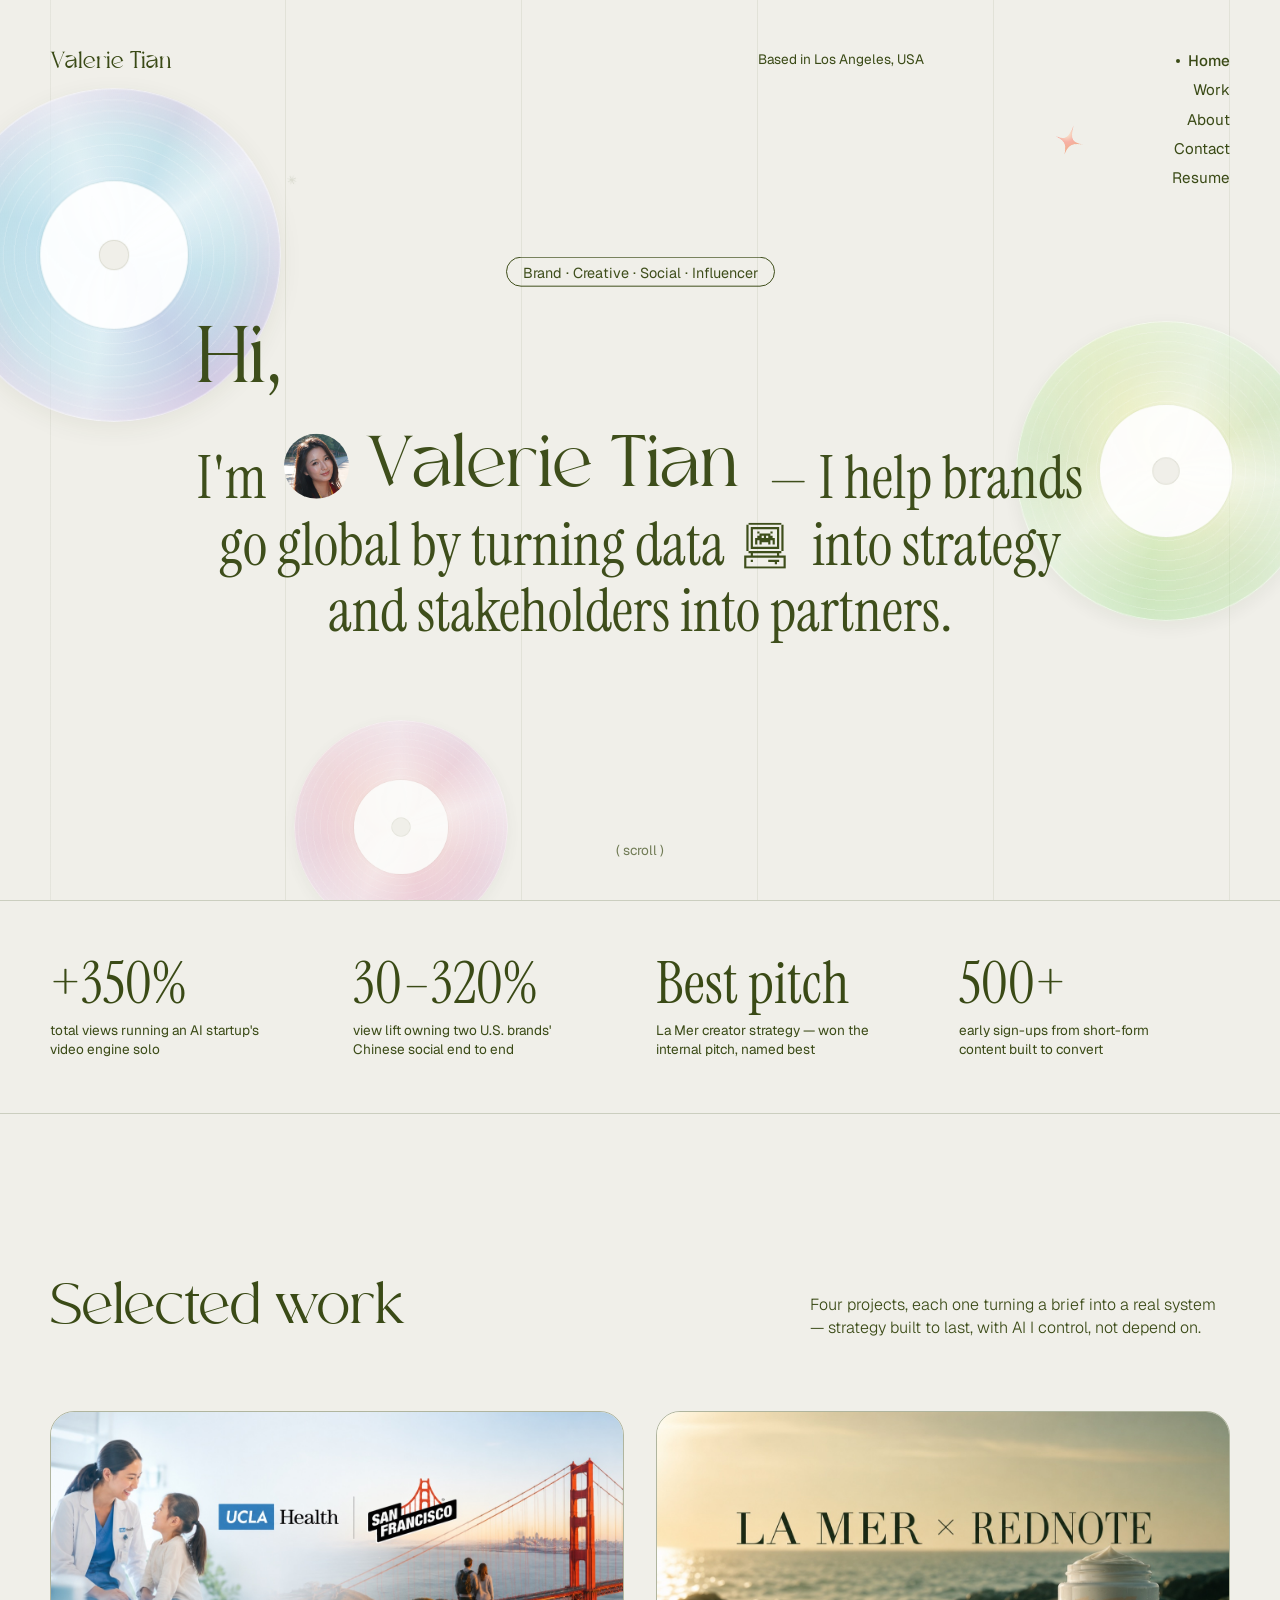
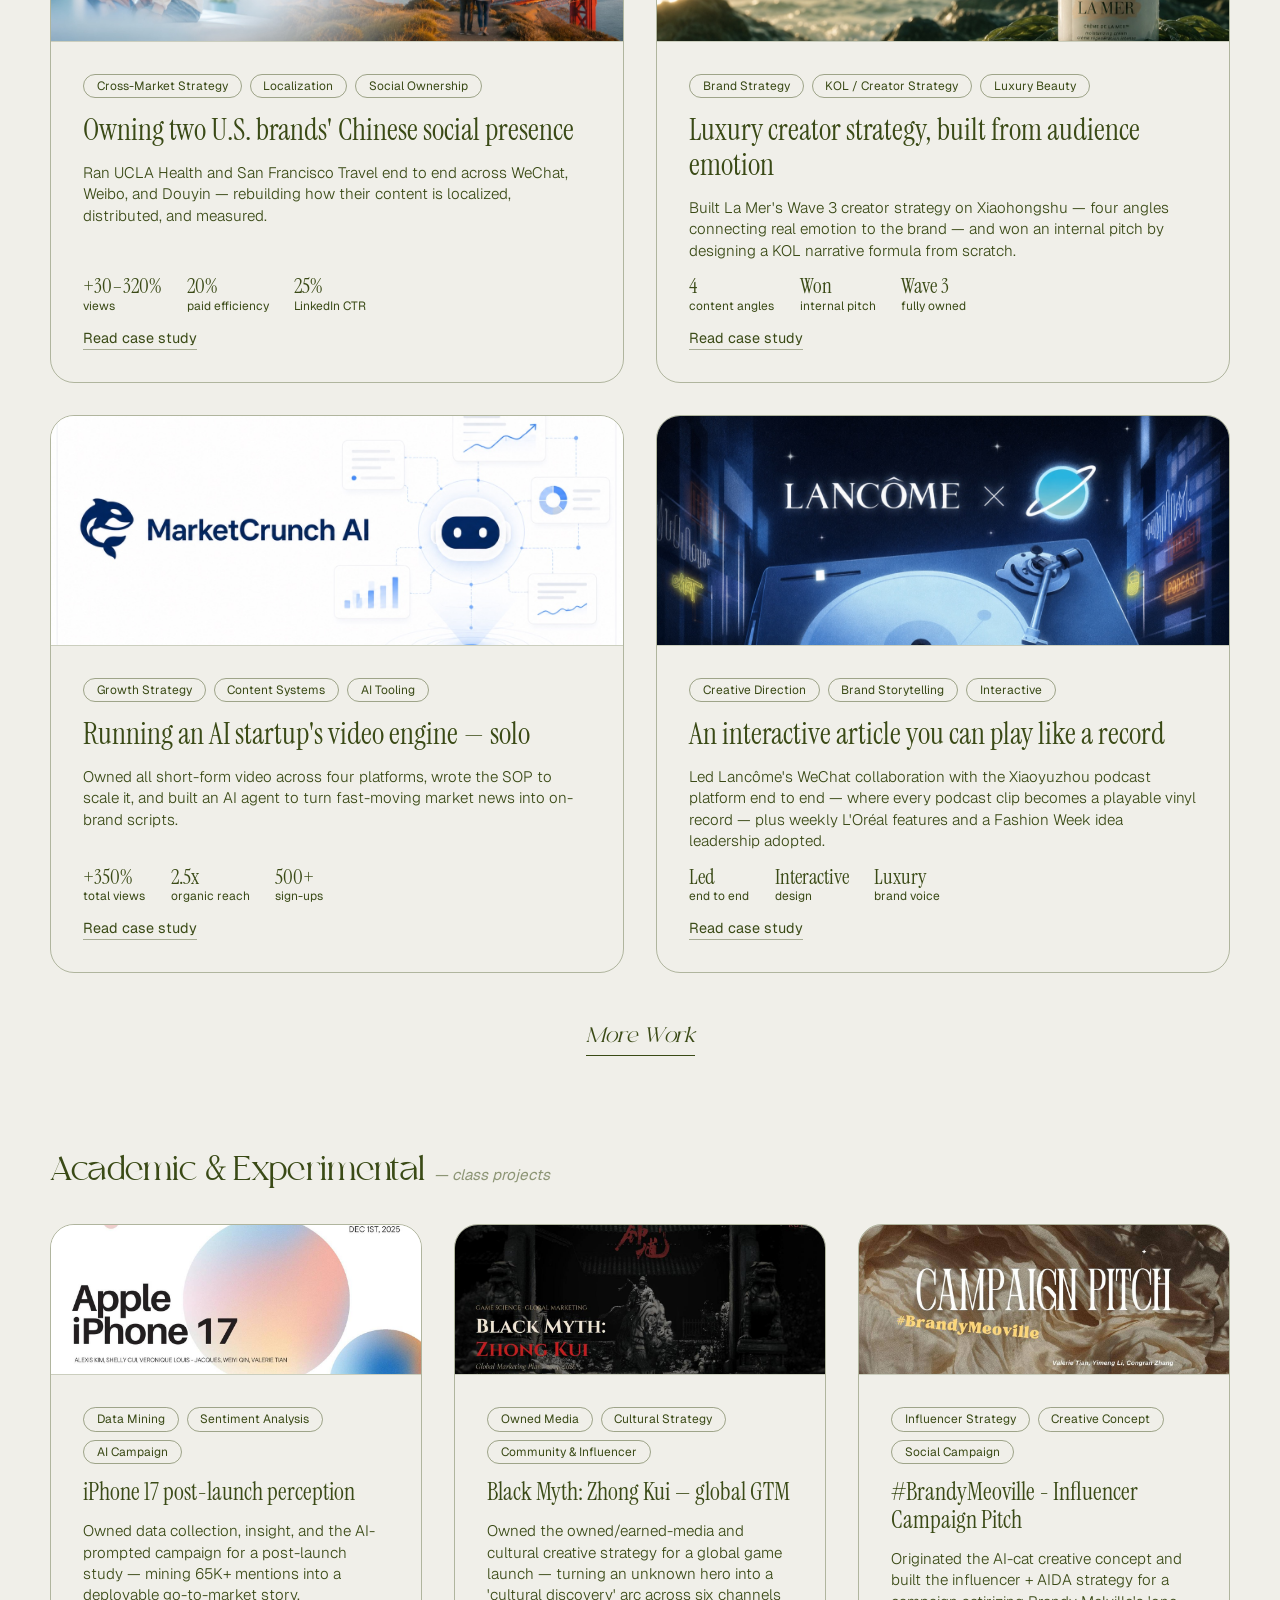
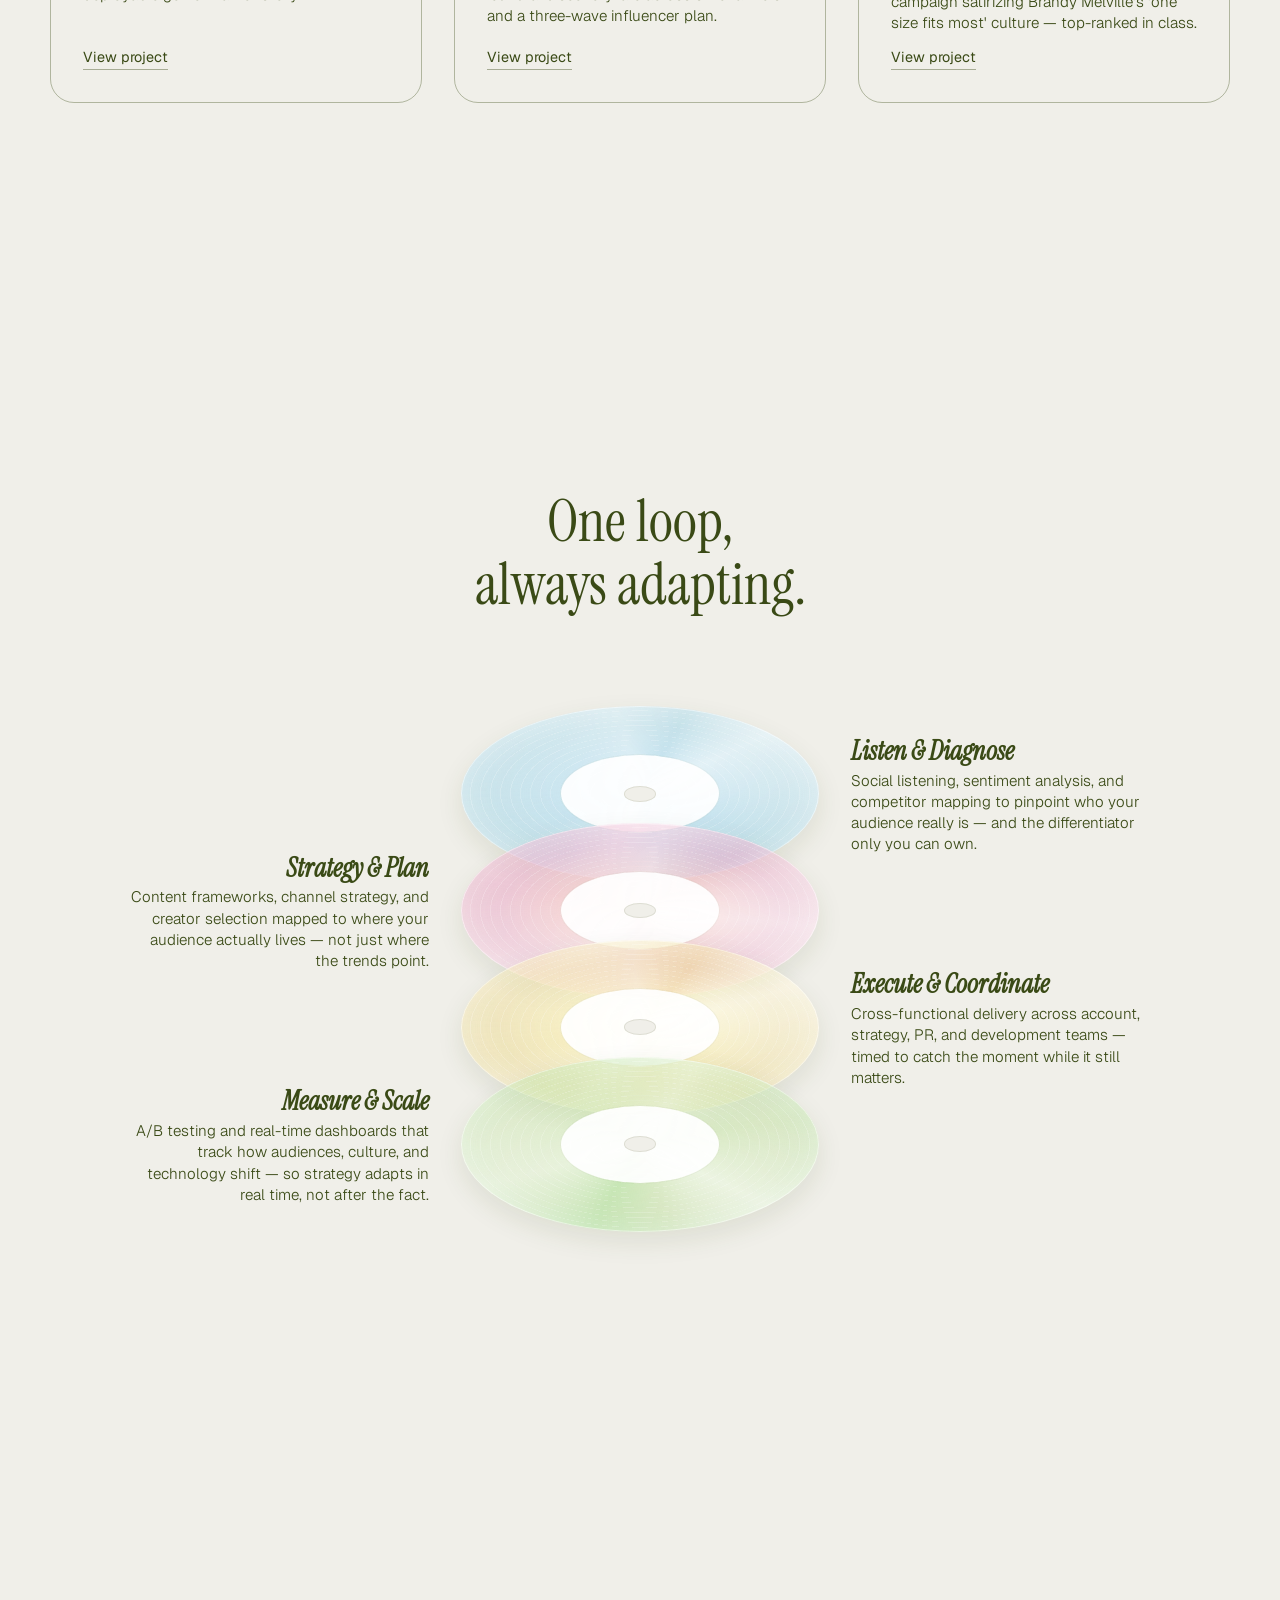
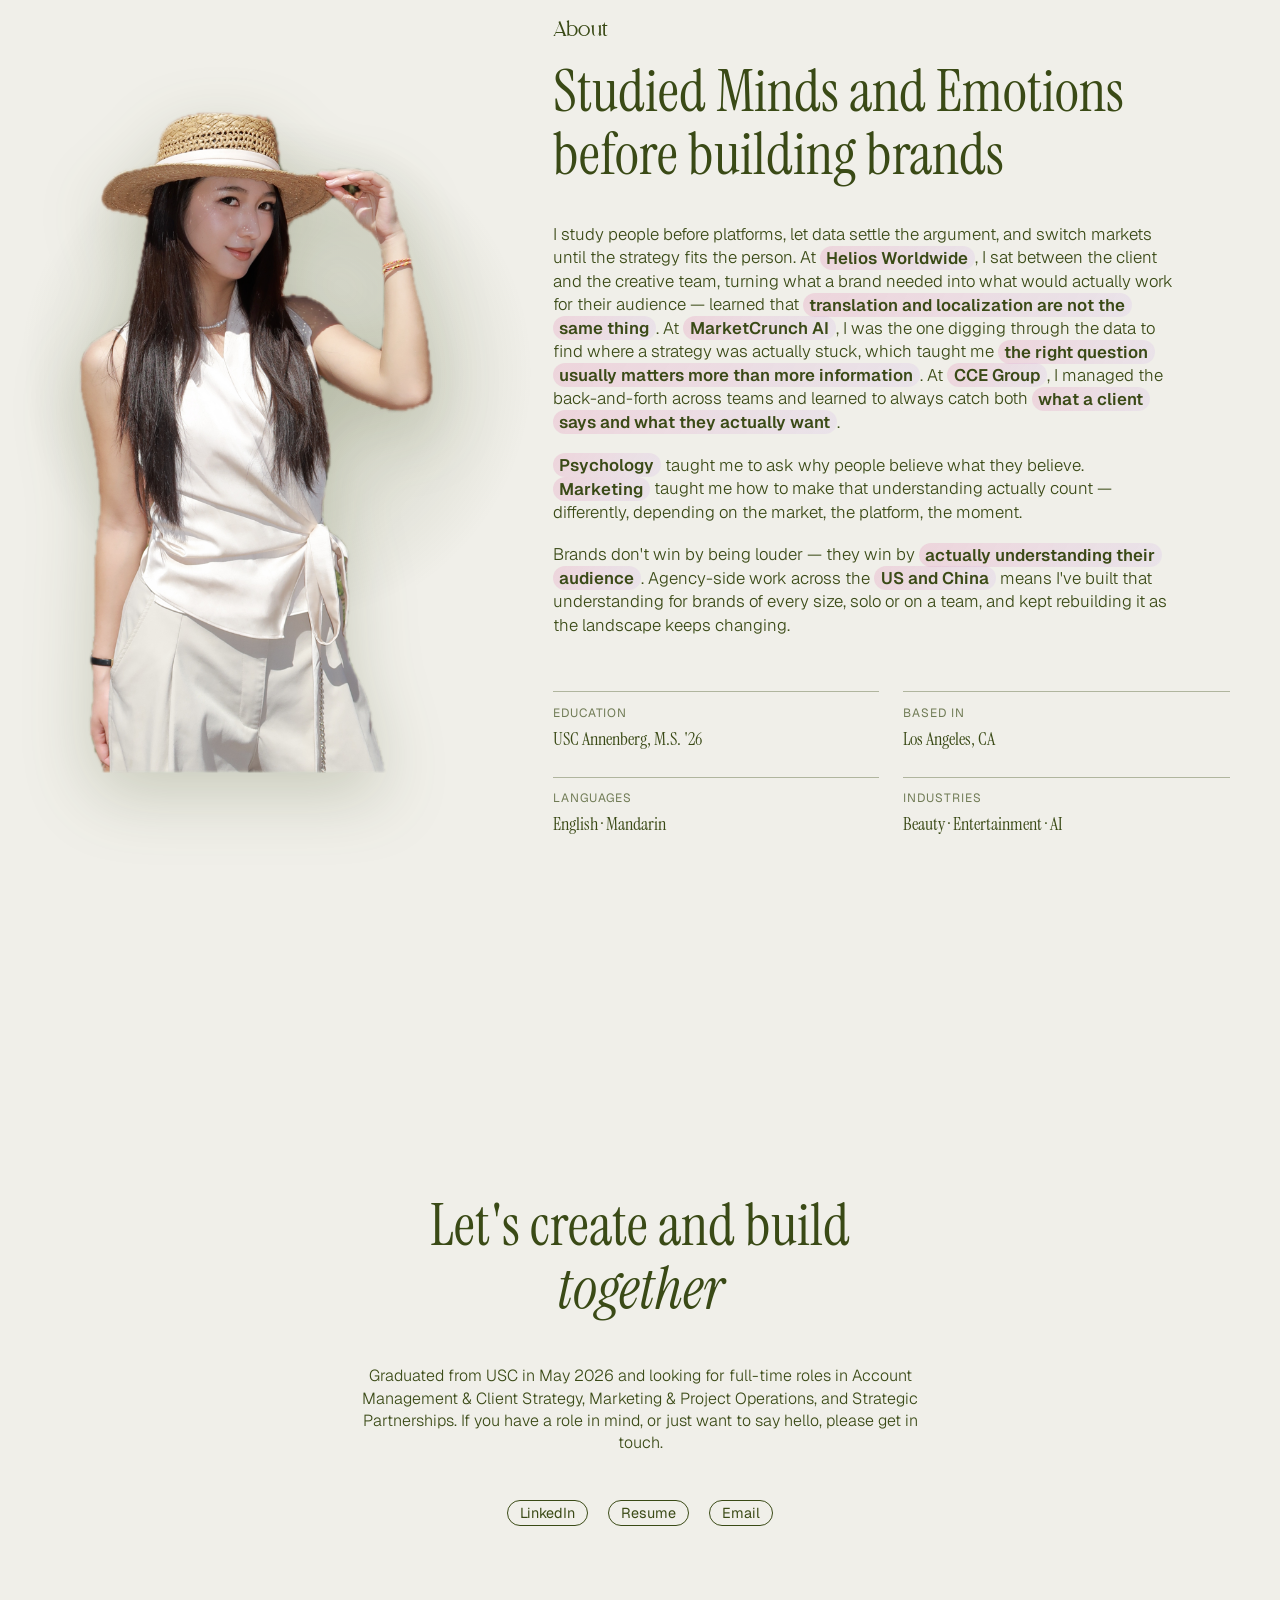
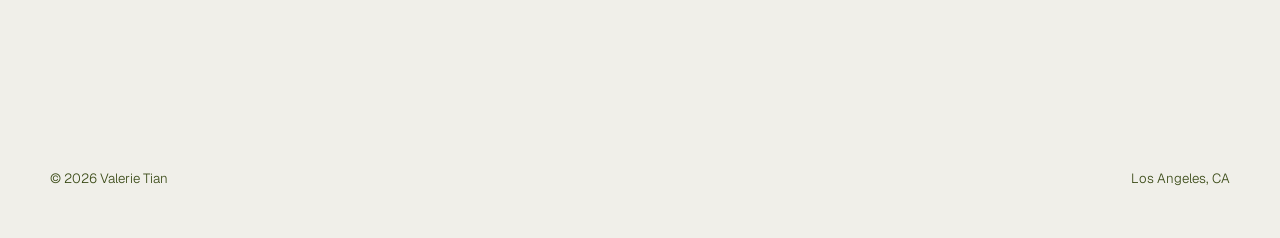
==== index.html @ 36de1c9e "first version" ====
<!DOCTYPE html>
<html lang="en">
<head>
  <meta charset="UTF-8">
  <meta name="viewport" content="width=device-width, initial-scale=1.0">
  <title>Valerie Tian | Growth & Creator Marketing</title>
  <meta name="description" content="Bilingual growth marketer turning data insights into creator strategies and content that grows. Based in Los Angeles.">
  <link rel="preconnect" href="https://fonts.googleapis.com">
  <link rel="preconnect" href="https://fonts.gstatic.com" crossorigin>
  <link href="https://fonts.googleapis.com/css2?family=Geist:wght@300;400;500;600&family=Instrument+Serif:ital@0;1&family=Cormorant+Garamond:wght@500;600&display=swap" rel="stylesheet">
  <link rel="stylesheet" href="css/style.css?v=9">
  <script>
    if ('scrollRestoration' in history) history.scrollRestoration = 'manual';
    window.scrollTo(0, 0);
    document.documentElement.classList.add('js');
  </script>
</head>
<body class="is-loading">

  <!-- ======= LOADER ======= -->
  <div class="loader" id="loader" aria-hidden="true">
    <div class="loader-inner">
      <div class="loader-name">
        Valerie Tian
        <span class="loader-name-fill" id="loader-fill" aria-hidden="true">Valerie Tian</span>
      </div>
      <div class="loader-text" id="loader-text">Growth &amp; Marketing Strategy</div>
    </div>
  </div>

  <!-- ======= HEADER ======= -->
  <header class="header">
    <div class="header-container">
      <a href="index.html" class="brand">Valerie <em>Tian</em></a>
      <nav class="navigation">
        <a href="index.html" class="nav-link nav-link--active">Home</a>
        <a href="#work" class="nav-link">Work</a>
        <a href="#about" class="nav-link">About</a>
        <a href="#contact" class="nav-link">Contact</a>
        <a href="assets/Valerie-Tian-Resume.pdf" class="nav-link" download>Resume</a>
      </nav>
    </div>
    <div class="header-center">
      <span class="header-location">Based in Los Angeles, USA</span>
    </div>
  </header>

  <main id="main-content">

    <!-- ======= HERO ======= -->
    <section class="hero" id="home">
      <div class="hero-background" id="hero-background">
        <div class="shape shape-circle-left" id="shape-circle-left">
          <div class="orb"></div>
          <span class="shape-label">Cross-market<br>growth</span>
        </div>
        <div class="shape shape-circle-right" id="shape-circle-right">
          <div class="orb"></div>
          <span class="shape-label">Data &amp;<br>Insights</span>
        </div>
        <div class="shape shape-circle-bottom" id="shape-circle-bottom">
          <div class="orb"></div>
          <span class="shape-label">Client<br>relationships</span>
        </div>
        <div class="shape shape-starburst" id="shape-starburst">
          <svg viewBox="0 0 200 200" xmlns="http://www.w3.org/2000/svg">
            <defs>
              <radialGradient id="starGrad" cx="35%" cy="30%">
                <stop offset="0%" stop-color="#fff9c4"/>
                <stop offset="60%" stop-color="#ff6b5a"/>
                <stop offset="100%" stop-color="#f46732"/>
              </radialGradient>
            </defs>
            <path d="M100 0 C104 55 111 76 124 89 C137 102 158 106 200 100 C158 108 137 115 124 128 C111 141 104 158 100 200 C96 158 89 141 76 128 C63 115 42 108 0 100 C42 106 63 102 76 89 C89 76 96 55 100 0 Z" fill="url(#starGrad)"/>
          </svg>
        </div>
        <div class="shape shape-astrix" id="shape-astrix">
          <svg viewBox="0 0 80 80" xmlns="http://www.w3.org/2000/svg">
            <g stroke="#3A4A16" stroke-width="7" stroke-linecap="round">
              <line x1="40" y1="6" x2="40" y2="74"/>
              <line x1="6" y1="40" x2="74" y2="40"/>
              <line x1="16" y1="16" x2="64" y2="64"/>
              <line x1="64" y1="16" x2="16" y2="64"/>
            </g>
          </svg>
        </div>
      </div>

      <div class="hero-content" id="hero-content">
        <div class="hero-tag">
          <span class="pill-button">Brand · Creative · Social · Influencer</span>
        </div>
        <h1 class="hero-headline">
          <span class="hero-hi">Hi,</span>
          I'm <a href="#about" class="hero-pill"><span class="hero-face" aria-hidden="true"></span><strong class="hero-name">Valerie Tian</strong></a> — I help brands<br>
          go global by turning data<a href="#work" class="hero-icon-pill" aria-label="See my work"><svg viewBox="0 0 32 32" xmlns="http://www.w3.org/2000/svg" aria-hidden="true"><g fill="currentColor"><path d="M30.475 22.86h-4.57v-1.53h1.52v-1.52H4.575v1.52H6.1v1.53H1.525V32h28.95Zm-22.86 -1.53h16.76v1.53H7.615Zm21.34 9.15H3.045v-6.1h25.91Z"/><path d="M27.425 1.52h1.53v18.29h-1.53Z"/><path d="m22.855 28.95 1.52 0 0 -1.52 1.53 0 0 -1.53 -7.62 0 0 1.53 4.57 0 0 1.52z"/><path d="M19.805 6.1h1.53v1.52h-1.53Z"/><path d="M10.665 6.1h1.52v1.52h-1.52Z"/><path d="M21.335 9.14h-1.53V7.62h-7.62v1.52h-1.52v1.53h-1.52v4.57h1.52v-3.05h1.52v3.05h1.53v-1.53h4.57v1.53h1.52v-3.05h1.53v3.05h1.52v-4.57h-1.52Zm-6.1 1.53h-1.52V9.14h1.52Zm3.05 0h-1.52V9.14h1.52Z"/><path d="M6.1 18.29h19.81V3.05H6.1ZM7.615 4.57h16.76v12.19H7.615Z"/><path d="M6.095 25.9h1.52v1.53h-1.52Z"/><path d="M4.575 0h22.85v1.52H4.575Z"/><path d="M3.045 1.52h1.53v18.29h-1.53Z"/></g></svg><span class="hero-icon-label">click</span></a> into strategy<br>
          and stakeholders into partners.
        </h1>
      </div>
      <span class="hero-scroll-hint">( scroll )</span>
    </section>

    <!-- ======= METRICS ======= -->
    <div class="metrics reveal">
      <div class="metrics-grid">
        <div class="metric">
          <div class="num">+350%</div>
          <div class="label">total views running an AI startup's video engine solo</div>
        </div>
        <div class="metric">
          <div class="num">30–320%</div>
          <div class="label">view lift owning two U.S. brands' Chinese social end to end</div>
        </div>
        <div class="metric">
          <div class="num">Best pitch</div>
          <div class="label">La Mer creator strategy — won the internal pitch, named best</div>
        </div>
        <div class="metric">
          <div class="num">500+</div>
          <div class="label">early sign-ups from short-form content built to convert</div>
        </div>
      </div>
    </div>

    <!-- ======= WORK ======= -->
    <section class="section" id="work">
      <div class="section-content">
        <div class="section-intro reveal">
          <h2>Selected <em>work</em></h2>
          <p>Four projects, each one turning a brief into a real system — strategy built to last, with AI I control, not depend on.</p>
        </div>

        <div class="work-grid" id="work-grid"></div>

        <div class="more-toggle-row reveal" id="more-toggle-row">
          <button class="more-toggle" id="more-toggle" type="button">More Work</button>
        </div>
        <div id="more-section" hidden>
          <div class="more-head">
            <h3>More work</h3>
            <span class="hint">← scroll →</span>
          </div>
          <div class="strip" id="work-strip"></div>
        </div>

        <div class="more-head reveal">
          <h3>Academic &amp; Experimental <span class="hint">— class projects</span></h3>
        </div>
        <div class="school-grid" id="school-grid"></div>
      </div>
    </section>

    <!-- ======= PROCESS ======= -->
    <section class="section process" id="process">
      <div class="section-content">
        <h2 class="process__headline reveal">One loop,<br>always adapting.</h2>
        <div class="process__disks">
          <div class="process__disk" data-disk="1">
            <div class="process__disk-graphic" aria-hidden="true"></div>
            <div class="process__disk-label">
              <h3 class="process__disk-label-headline">Listen &amp; Diagnose</h3>
              <p class="process__disk-label-text">Social listening, sentiment analysis, and competitor mapping to pinpoint who your audience really is — and the differentiator only you can own.</p>
            </div>
          </div>
          <div class="process__disk" data-disk="2">
            <div class="process__disk-graphic" aria-hidden="true"></div>
            <div class="process__disk-label">
              <h3 class="process__disk-label-headline">Strategy &amp; Plan</h3>
              <p class="process__disk-label-text">Content frameworks, channel strategy, and creator selection mapped to where your audience actually lives — not just where the trends point.</p>
            </div>
          </div>
          <div class="process__disk" data-disk="3">
            <div class="process__disk-graphic" aria-hidden="true"></div>
            <div class="process__disk-label">
              <h3 class="process__disk-label-headline">Execute &amp; Coordinate</h3>
              <p class="process__disk-label-text">Cross-functional delivery across account, strategy, PR, and development teams — timed to catch the moment while it still matters.</p>
            </div>
          </div>
          <div class="process__disk" data-disk="4">
            <div class="process__disk-graphic" aria-hidden="true"></div>
            <div class="process__disk-label">
              <h3 class="process__disk-label-headline">Measure &amp; Scale</h3>
              <p class="process__disk-label-text">A/B testing and real-time dashboards that track how audiences, culture, and technology shift — so strategy adapts in real time, not after the fact.</p>
            </div>
          </div>
        </div>
      </div>
    </section>

    <!-- ======= ABOUT ======= -->
    <section class="section" id="about">
      <div class="section-content">
        <div class="about-grid">
          <div class="about-photo reveal"><img src="assets/valerie-cutout2.png" alt="Valerie Tian"></div>
          <div class="about-text reveal">
            <div class="about-label">About</div>
            <h2>Studied Minds and Emotions before building brands</h2>
            <p>I study people before platforms, let data settle the argument, and switch markets until the strategy fits the person. At <span class="hl">Helios Worldwide</span>, I sat between the client and the creative team, turning what a brand needed into what would actually work for their audience — learned that <span class="hl">translation and localization are not the same thing</span>. At <span class="hl">MarketCrunch AI</span>, I was the one digging through the data to find where a strategy was actually stuck, which taught me <span class="hl">the right question usually matters more than more information</span>. At <span class="hl">CCE Group</span>, I managed the back-and-forth across teams and learned to always catch both <span class="hl">what a client says and what they actually want</span>.</p>
            <p><span class="hl">Psychology</span> taught me to ask why people believe what they believe. <span class="hl">Marketing</span> taught me how to make that understanding actually count — differently, depending on the market, the platform, the moment.</p>
            <p>Brands don't win by being louder — they win by <span class="hl">actually understanding their audience</span>. Agency-side work across the <span class="hl">US and China</span> means I've built that understanding for brands of every size, solo or on a team, and kept rebuilding it as the landscape keeps changing.</p>
            <div class="about-facts">
              <div class="fact">
                <div class="fact-label">Education</div>
                <div class="fact-value">USC Annenberg, M.S. '26</div>
              </div>
              <div class="fact">
                <div class="fact-label">Based in</div>
                <div class="fact-value">Los Angeles, CA</div>
              </div>
              <div class="fact">
                <div class="fact-label">Languages</div>
                <div class="fact-value">English · Mandarin</div>
              </div>
              <div class="fact">
                <div class="fact-label">Industries</div>
                <div class="fact-value">Beauty · Entertainment · AI</div>
              </div>
            </div>
          </div>
        </div>
      </div>
    </section>

    <!-- ======= CONTACT ======= -->
    <section class="section" id="contact">
      <div class="section-content reveal">
        <h2>Let's create and build <em>together</em></h2>
        <p>Graduated from USC in May 2026 and looking for full-time roles in Account Management &amp; Client Strategy, Marketing &amp; Project Operations, and Strategic Partnerships. If you have a role in mind, or just want to say hello, please get in touch.</p>
        <div class="contact__links">
          <a href="https://www.linkedin.com/in/valerietian-digitalcommunication" target="_blank" rel="noopener noreferrer">LinkedIn</a>
          <a href="assets/Valerie-Tian-Resume.pdf" download>Resume</a>
          <a href="mailto:mwv1216@gmail.com">Email</a>
        </div>
      </div>
    </section>

    <footer class="footer">
      <p>© 2026 Valerie Tian</p>
      <p>Los Angeles, CA</p>
    </footer>
  </main>

  <!-- Case-study overlay + image lightbox -->
  <div class="overlay" id="overlay"><div class="sheet"><div class="sheet-inner" id="sheet"></div></div></div>
  <div class="lightbox" id="lightbox"><img id="lightbox-img" src="" alt=""></div>

  <script src="https://cdnjs.cloudflare.com/ajax/libs/gsap/3.12.5/gsap.min.js" defer></script>
  <script src="https://cdnjs.cloudflare.com/ajax/libs/gsap/3.12.5/ScrollTrigger.min.js" defer></script>
  <script src="js/main.js?v=9" defer></script>
  <script src="js/work.js?v=9" defer></script>
</body>
</html>
---- css/style.css ----
/* ==================================================
   Valerie Tian — Portfolio
   Design language modeled on marimba.design:
   Geist + Instrument Serif, olive ink on warm paper,
   vertical grid lines, gradient orbs, corner nav.
   ================================================== */

* { margin: 0; padding: 0; box-sizing: border-box; }

@font-face {
  font-family: 'Moglan';
  src: url('../assets/fonts/Moglan_DEMO.ttf') format('truetype');
  font-weight: 400;
  font-style: normal;
  font-display: swap;
}

:root {
  --bg: #F0EFE9;
  --ink: #3A4A16;
  --dark: #212E02;
  --grad-orange: #ff6b5a;
  --grad-coral: #f46732;
  --grad-purple: #c084d1;
  --grad-lilac: #dac6eb;
  --grad-pink: #e8a5c4;
  --grad-blue: #a8d8ea;
  --grad-sky: #c1e4f7;
  --grad-green: #c5e1a5;
  --grad-leaf: #93dd89;
  --grad-yellow: #fff9c4;
  --font-sans: 'Geist', -apple-system, BlinkMacSystemFont, 'Segoe UI', sans-serif;
  --font-serif: 'Instrument Serif', Georgia, serif;
  --font-mogland: 'Moglan', 'Instrument Serif', Georgia, serif;
}

html {
  background-color: var(--bg);
  overscroll-behavior-y: none;
  overflow-x: hidden;
  scroll-behavior: smooth;
}

body {
  font-family: var(--font-sans);
  font-weight: 300;
  font-size: 15pt;
  background-color: var(--bg);
  color: var(--ink);
  line-height: 1.4;
  overflow-x: hidden;
  position: relative;
}

body.is-loading { overflow: hidden; }

img { max-width: 100%; display: block; }
a { color: inherit; text-decoration: none; }

/* Vertical grid lines — 5 columns between 50px margins */
body::before {
  content: '';
  position: fixed;
  top: 0; left: 0;
  width: 100%; height: 100%;
  background-image:
    linear-gradient(to right,
      transparent 50px,
      rgba(58, 74, 22, 0.06) 50px,
      rgba(58, 74, 22, 0.06) calc(50px + 1px),
      transparent calc(50px + 1px),

      transparent calc(50px + ((100vw - 100px) / 5) - 1px),
      rgba(58, 74, 22, 0.08) calc(50px + ((100vw - 100px) / 5) - 1px),
      rgba(58, 74, 22, 0.08) calc(50px + ((100vw - 100px) / 5)),
      transparent calc(50px + ((100vw - 100px) / 5)),

      transparent calc(50px + ((100vw - 100px) / 5) * 2 - 1px),
      rgba(58, 74, 22, 0.08) calc(50px + ((100vw - 100px) / 5) * 2 - 1px),
      rgba(58, 74, 22, 0.08) calc(50px + ((100vw - 100px) / 5) * 2),
      transparent calc(50px + ((100vw - 100px) / 5) * 2),

      transparent calc(50px + ((100vw - 100px) / 5) * 3 - 1px),
      rgba(58, 74, 22, 0.08) calc(50px + ((100vw - 100px) / 5) * 3 - 1px),
      rgba(58, 74, 22, 0.08) calc(50px + ((100vw - 100px) / 5) * 3),
      transparent calc(50px + ((100vw - 100px) / 5) * 3),

      transparent calc(50px + ((100vw - 100px) / 5) * 4 - 1px),
      rgba(58, 74, 22, 0.08) calc(50px + ((100vw - 100px) / 5) * 4 - 1px),
      rgba(58, 74, 22, 0.08) calc(50px + ((100vw - 100px) / 5) * 4),
      transparent calc(50px + ((100vw - 100px) / 5) * 4),

      transparent calc(100vw - 50px - 1px),
      rgba(58, 74, 22, 0.08) calc(100vw - 50px - 1px),
      rgba(58, 74, 22, 0.08) calc(100vw - 50px),
      transparent calc(100vw - 50px)
    );
  pointer-events: none;
  z-index: 0;
}

main { position: relative; z-index: auto; }

::selection { background: var(--ink); color: var(--bg); }

/* ---------- Cursor dot ---------- */

.cursor-dot {
  position: fixed;
  width: 8px; height: 8px;
  left: 0; top: 0;
  background: var(--ink);
  border-radius: 50%;
  pointer-events: none;
  z-index: 9999;
  --dot-scale: 1;
  transform: translate3d(-50%, -50%, 0) scale(var(--dot-scale));
  transition: transform 0.15s ease-out;
}
.cursor-dot.is-pressed { --dot-scale: 2; }
.cursor-dot.is-hidden { opacity: 0; }
@media (hover: none) { .cursor-dot { display: none; } }

/* ---------- Loader ---------- */

.loader {
  position: fixed;
  inset: 0;
  background-color: var(--dark);
  display: flex;
  align-items: center;
  justify-content: center;
  z-index: 2000;
  will-change: transform;
}

.loader-inner {
  display: flex;
  flex-direction: column;
  align-items: center;
  padding: 2rem;
}

.loader-name {
  position: relative;
  font-family: var(--font-mogland);
  font-size: clamp(3rem, 8vw, 6rem);
  line-height: 1;
  color: rgba(240, 239, 233, 0.25);
}

.loader-name .loader-name-fill {
  position: absolute;
  inset: 0;
  color: var(--bg);
  background: radial-gradient(85% 85% at 77% 20%, var(--grad-lilac) 15%, #EFE9D7 91%);
  background-clip: text;
  -webkit-background-clip: text;
  -webkit-text-fill-color: transparent;
  clip-path: inset(0 100% 0 0);
}

.loader-text {
  font-family: var(--font-serif);
  font-size: 1.6rem;
  color: var(--bg);
  margin-top: 1rem;
  opacity: 0;
  transform: translateY(100%);
}

body.is-loading .header,
body.is-loading .hero,
body.is-loading main { opacity: 0; }

/* ---------- Header ---------- */

.header {
  position: fixed;
  top: 0; left: 0; right: 0;
  z-index: 1000;
  padding: 50px 0;
  pointer-events: none;
}

.header a { pointer-events: auto; }

.header-container {
  display: flex;
  justify-content: space-between;
  align-items: flex-start;
  padding: 0 50px;
}

.brand {
  font-family: var(--font-mogland);
  font-size: 1.5rem;
  line-height: 1;
  color: var(--ink);
}

.brand em {
  font-style: normal;
}

.header-center {
  position: absolute;
  top: 0;
  width: 100%;
  padding: 50px;
  display: flex;
  pointer-events: none;
}

.header-tag {
  margin-left: calc(((100vw - 100px) / 5) * 2);
  font-weight: 400;
  font-size: 0.85rem;
}

.header-location {
  position: absolute;
  left: calc(((100vw - 100px) / 5) * 3 + 50px);
  font-weight: 400;
  font-size: 0.85rem;
}

.navigation {
  display: flex;
  flex-direction: column;
  align-items: flex-end;
  gap: 0.5rem;
}

.nav-link {
  font-weight: 400;
  font-size: 0.95rem;
  transition: opacity 0.3s ease;
}

.nav-link:hover { opacity: 0.7; }

.nav-link--active {
  font-weight: 500;
  position: relative;
}

.nav-link--active::after {
  content: '';
  position: absolute;
  left: -0.75rem;
  top: 50%;
  transform: translateY(-50%);
  width: 4px; height: 4px;
  background-color: var(--ink);
  border-radius: 50%;
}

/* ---------- Hero ---------- */

.hero {
  position: relative;
  min-height: 100svh;
  display: flex;
  flex-direction: column;
  align-items: center;
  justify-content: center;
  padding: 0 50px;
}

.hero-background {
  position: fixed;
  top: 0; left: 0;
  width: 100%; height: 100vh;
  z-index: 1;
  pointer-events: none;
  overflow: visible;
}

.shape {
  position: absolute;
  will-change: transform;
  pointer-events: none;
}

/* CD discs — pastel vinyl look, spin on hover (label text stays still) */
.orb {
  width: 100%; height: 100%;
  border-radius: 50%;
  position: relative;
  box-shadow:
    inset 0 0 0 1px rgba(255, 255, 255, 0.5),
    inset 0 0 30px rgba(255, 255, 255, 0.25),
    0 6px 24px rgba(58, 74, 22, 0.07);
  animation: disc-spin 3.2s linear infinite;
  animation-play-state: paused;
}

@keyframes disc-spin {
  to { transform: rotate(360deg); }
}

.shape-circle-left:hover .orb,
.shape-circle-right:hover .orb,
.shape-circle-bottom:hover .orb {
  animation-play-state: running;
}

@media (prefers-reduced-motion: reduce) {
  .orb { animation: none; }
}

/* white center label + hole (rotate with the disc but are symmetric, so invisible) */
.orb::before {
  content: '';
  position: absolute;
  inset: 28%;
  border-radius: 50%;
  background: rgba(255, 255, 255, 0.92);
  box-shadow: 0 0 0 1px rgba(58, 74, 22, 0.05);
}

.orb::after {
  content: '';
  position: absolute;
  inset: 45.5%;
  border-radius: 50%;
  background: var(--bg);
  box-shadow: inset 0 0 0 1px rgba(58, 74, 22, 0.1);
}

.shape-circle-left,
.shape-circle-right,
.shape-circle-bottom {
  pointer-events: auto;
  z-index: 2;
}

.shape-circle-left { width: 400px; height: 400px; left: -4%; top: 10%; }
.shape-circle-left .orb {
  background:
    repeating-radial-gradient(circle at 50% 50%, rgba(255, 255, 255, 0) 0 10px, rgba(255, 255, 255, 0.16) 10px 11px),
    conic-gradient(from 25deg,
      rgba(255, 255, 255, 0) 0deg, rgba(255, 255, 255, 0.55) 30deg, rgba(255, 255, 255, 0) 75deg,
      rgba(192, 132, 209, 0.18) 120deg, rgba(255, 255, 255, 0.4) 165deg, rgba(255, 255, 255, 0) 215deg,
      rgba(168, 216, 234, 0.2) 265deg, rgba(255, 255, 255, 0.45) 315deg, rgba(255, 255, 255, 0) 360deg),
    radial-gradient(circle at 50% 50%,
      rgba(193, 228, 247, 0.8) 0%, rgba(168, 216, 234, 0.6) 50%, rgba(192, 132, 209, 0.35) 85%, rgba(168, 216, 234, 0.3) 100%);
}

.shape-circle-right { width: 400px; height: 400px; right: -4%; top: 34%; }
.shape-circle-right .orb {
  background:
    repeating-radial-gradient(circle at 50% 50%, rgba(255, 255, 255, 0) 0 10px, rgba(255, 255, 255, 0.16) 10px 11px),
    conic-gradient(from 60deg,
      rgba(255, 255, 255, 0) 0deg, rgba(255, 255, 255, 0.5) 35deg, rgba(255, 255, 255, 0) 80deg,
      rgba(147, 221, 137, 0.18) 130deg, rgba(255, 255, 255, 0.4) 175deg, rgba(255, 255, 255, 0) 220deg,
      rgba(255, 249, 196, 0.3) 270deg, rgba(255, 255, 255, 0.42) 320deg, rgba(255, 255, 255, 0) 360deg),
    radial-gradient(circle at 50% 50%,
      rgba(255, 249, 196, 0.75) 0%, rgba(197, 225, 165, 0.55) 50%, rgba(147, 221, 137, 0.35) 85%, rgba(197, 225, 165, 0.3) 100%);
}

.shape-circle-bottom { width: 340px; height: 340px; left: 20%; bottom: -8%; }
.shape-circle-bottom .orb {
  background:
    repeating-radial-gradient(circle at 50% 50%, rgba(255, 255, 255, 0) 0 9px, rgba(255, 255, 255, 0.16) 9px 10px),
    conic-gradient(from 40deg,
      rgba(255, 255, 255, 0) 0deg, rgba(255, 255, 255, 0.5) 32deg, rgba(255, 255, 255, 0) 78deg,
      rgba(232, 165, 196, 0.2) 125deg, rgba(255, 255, 255, 0.38) 170deg, rgba(255, 255, 255, 0) 218deg,
      rgba(255, 217, 201, 0.25) 268deg, rgba(255, 255, 255, 0.4) 318deg, rgba(255, 255, 255, 0) 360deg),
    radial-gradient(circle at 50% 50%,
      rgba(255, 217, 201, 0.7) 0%, rgba(232, 165, 196, 0.5) 50%, rgba(192, 132, 209, 0.3) 85%, rgba(232, 165, 196, 0.28) 100%);
}

.shape-label {
  position: absolute;
  top: 50%; left: 50%;
  transform: translate(-50%, -50%);
  font-family: var(--font-mogland);
  text-align: center;
  font-size: clamp(1.4rem, 2.2vw, 1.9rem);
  color: rgba(58, 74, 22, 0.75);
  white-space: nowrap;
  z-index: 2;
  line-height: 1.15;
  pointer-events: none;
}

.shape-starburst {
  width: 64px; height: 64px;
  right: 14%; top: 12%;
  z-index: 3;
}

.shape-astrix {
  width: 72px; height: 72px;
  left: 20%; top: 16%;
  z-index: 3;
}

.shape svg { width: 100%; height: 100%; display: block; }

/* ---------- Hero content ---------- */

.hero-content {
  position: relative;
  display: flex;
  flex-direction: column;
  align-items: center;
  z-index: 10;
  text-align: center;
  width: 100%;
}

.hero-tag { margin-bottom: 2rem; }

.pill-button {
  display: inline-block;
  padding: 0.3rem 1rem 0.2rem;
  border: 1px solid var(--ink);
  border-radius: 50px;
  font-size: 0.9rem;
  font-weight: 400;
  background: transparent;
  transition: 0.3s ease;
}

a.pill-button:hover {
  background-color: var(--ink);
  color: var(--bg);
}

.hero-headline {
  font-family: var(--font-serif);
  font-size: 4.6vw;
  font-weight: 400;
  line-height: 1.12;
  color: var(--ink);
}

.hero-hi {
  display: block;
  text-align: left;
  font-family: var(--font-mogland);
  font-size: 1.4em;
  line-height: 1;
  margin-bottom: 0.3em;
}

.hero-headline em {
  font-style: italic;
}

.hero-name {
  font-family: var(--font-mogland);
  font-size: 1.25em;
  font-weight: 400;
  line-height: 1;
}

/* Inline interactive pills inside the headline */
.hero-pill {
  display: inline-flex;
  align-items: center;
  gap: 0.28em;
  padding: 0.06em 0.3em 0.06em 0.1em;
  margin: 0 0.02em;
  border-radius: 100px;
  transition: background 0.35s ease;
}

.hero-pill:hover {
  background: linear-gradient(120deg, rgba(232, 165, 196, 0.55) 0%, rgba(218, 198, 235, 0.4) 100%);
}

.hero-face {
  width: 1.1em;
  height: 1.1em;
  flex: 0 0 auto;
  border-radius: 50%;
  background-image: url("../assets/valerie-face.jpg");
  background-size: cover;
  background-position: center;
  display: inline-block;
}

.hero-icon-pill {
  display: inline-flex;
  align-items: center;
  padding: 0.08em 0.16em;
  margin: 0 0.08em 0 0.14em;
  border-radius: 100px;
  color: var(--ink);
  vertical-align: -0.06em;
  transition: background 0.35s ease;
}

.hero-icon-pill svg {
  height: 0.78em;
  width: auto;
  display: block;
}

.hero-icon-label {
  font-family: var(--font-sans);
  font-size: 0.34em;
  font-weight: 400;
  line-height: 1;
  color: var(--dark);
  white-space: nowrap;
  max-width: 0;
  opacity: 0;
  overflow: hidden;
  transition: max-width 0.35s ease, opacity 0.35s ease, margin 0.35s ease;
}

.hero-icon-pill:hover {
  background: linear-gradient(120deg, rgba(197, 225, 165, 0.6) 0%, rgba(193, 228, 247, 0.4) 100%);
}

.hero-icon-pill:hover .hero-icon-label {
  max-width: 4em;
  opacity: 1;
  margin-left: 0.3em;
}

.hero-scroll-hint {
  position: absolute;
  bottom: 40px;
  left: 50%;
  transform: translateX(-50%);
  font-size: 0.85rem;
  font-weight: 400;
  opacity: 0.7;
  z-index: 10;
}

/* ---------- Sections ---------- */

.section {
  position: relative;
  z-index: 5;
  padding: 18vh 50px;
}

.section-content { margin: 0 auto; max-width: 1400px; }

.section h2 {
  font-family: var(--font-serif);
  font-size: 4.5vw;
  font-weight: 400;
  line-height: 1.1;
  color: var(--ink);
}

.section h2 em { font-style: italic; }

.section-intro {
  display: flex;
  justify-content: space-between;
  align-items: flex-end;
  gap: 2rem;
  margin-bottom: 8vh;
  flex-wrap: wrap;
}

.section-intro p {
  max-width: 420px;
  font-size: 1rem;
}

/* ---------- Metrics ---------- */

.metrics {
  position: relative;
  z-index: 5;
  padding: 6vh 50px;
  border-top: 1px solid rgba(58, 74, 22, 0.2);
  border-bottom: 1px solid rgba(58, 74, 22, 0.2);
  background: var(--bg);
}

.metrics-grid {
  display: grid;
  grid-template-columns: repeat(4, 1fr);
  gap: 2rem;
  max-width: 1400px;
  margin: 0 auto;
}

.metric .num {
  font-family: var(--font-serif);
  font-size: clamp(2.6rem, 4.5vw, 4rem);
  line-height: 1;
}

.metric .label {
  margin-top: 0.5rem;
  font-size: 0.85rem;
  font-weight: 400;
  max-width: 220px;
}

/* ---------- Work cards ---------- */

.work-grid {
  display: grid;
  grid-template-columns: 1fr 1fr;
  gap: 2rem;
}

.work-card {
  position: relative;
  border: 1px solid rgba(58, 74, 22, 0.35);
  border-radius: 24px;
  overflow: hidden;
  display: flex;
  flex-direction: column;
  background: transparent;
  transition: background 0.35s ease, transform 0.35s ease;
}

.work-card:hover {
  background: rgba(255, 255, 255, 0.5);
  transform: translateY(-4px);
}

.work-visual {
  height: 230px;
  position: relative;
  overflow: hidden;
  border-bottom: 1px solid rgba(58, 74, 22, 0.2);
}

.work-visual .visual-orb {
  position: absolute;
  width: 340px; height: 340px;
  border-radius: 50%;
  left: 50%; top: 24px;
  transform: translateX(-50%);
  transition: transform 0.5s ease;
}

.work-card:hover .visual-orb {
  transform: translateX(-50%) translateY(-14px) scale(1.04);
}

.visual-orb--blue { background: radial-gradient(circle at 32% 26%, var(--grad-sky) 0%, var(--grad-blue) 40%, var(--grad-purple) 100%); }
.visual-orb--green { background: radial-gradient(circle at 32% 26%, var(--grad-yellow) 0%, var(--grad-green) 45%, #3f8f4f 100%); }
.visual-orb--pink { background: radial-gradient(circle at 32% 26%, #ffd9c9 0%, var(--grad-pink) 45%, var(--grad-purple) 100%); }
.visual-orb--orange { background: radial-gradient(circle at 32% 26%, var(--grad-yellow) 0%, var(--grad-orange) 55%, var(--grad-coral) 100%); }

.work-visual .visual-num {
  position: absolute;
  left: 50%; top: 105px;
  transform: translateX(-50%);
  font-family: var(--font-serif);
  font-size: 3rem;
  color: #fff;
  text-shadow: 0 0 30px rgba(33, 46, 2, 0.4);
  z-index: 2;
  white-space: nowrap;
}

.work-body {
  padding: 2rem;
  display: flex;
  flex-direction: column;
  gap: 0.9rem;
  flex: 1;
}

.tags { display: flex; gap: 0.5rem; flex-wrap: wrap; }

.tag {
  font-size: 0.75rem;
  font-weight: 400;
  padding: 0.2rem 0.8rem 0.15rem;
  border-radius: 50px;
  border: 1px solid rgba(58, 74, 22, 0.45);
}

.work-body h3 {
  font-family: var(--font-serif);
  font-size: 1.9rem;
  font-weight: 400;
  line-height: 1.15;
}

.work-body p {
  font-size: 0.95rem;
  flex: 1;
}

.work-stats {
  display: flex;
  gap: 1.6rem;
  flex-wrap: wrap;
}

.work-stats span {
  font-family: var(--font-serif);
  font-size: 1.3rem;
  line-height: 1.1;
}

.work-stats span em {
  font-style: normal;
  display: block;
  font-family: var(--font-sans);
  font-size: 0.75rem;
  font-weight: 400;
  margin-top: 2px;
}

.work-link {
  font-size: 0.9rem;
  font-weight: 400;
  border-bottom: 1px solid rgba(58, 74, 22, 0.4);
  align-self: flex-start;
  padding-bottom: 1px;
  transition: opacity 0.3s ease;
}

.work-card:hover .work-link { opacity: 0.7; }

/* ---------- Process (stacked gradient disks) ---------- */

.process { padding: 25vh 50px; }

.process__headline {
  text-align: center;
  max-width: 60vw;
  margin: 0 auto 10vh;
}

.process__disks {
  position: relative;
  max-width: 900px;
  margin: 0 auto;
  display: flex;
  flex-direction: column;
  align-items: center;
}

.process__disk {
  position: relative;
  margin-top: -58px;
}

.process__disk:first-child { margin-top: 0; }

.process__disk:nth-child(1) { z-index: 1; }
.process__disk:nth-child(2) { z-index: 2; }
.process__disk:nth-child(3) { z-index: 3; }
.process__disk:nth-child(4) { z-index: 4; }

/* CD disc, matching the hero discs (seen at an angle) */
.process__disk-graphic {
  width: clamp(300px, 28vw, 420px);
  aspect-ratio: 2.05 / 1;
  border-radius: 50%;
  position: relative;
  box-shadow:
    inset 0 0 0 1px rgba(255, 255, 255, 0.5),
    inset 0 0 24px rgba(255, 255, 255, 0.25),
    0 10px 26px rgba(58, 74, 22, 0.1);
}

.process__disk-graphic::before {
  content: '';
  position: absolute;
  inset: 28%;
  border-radius: 50%;
  background: rgba(255, 255, 255, 0.92);
  box-shadow: 0 0 0 1px rgba(58, 74, 22, 0.05);
}

.process__disk-graphic::after {
  content: '';
  position: absolute;
  inset: 45.5%;
  border-radius: 50%;
  background: var(--bg);
  box-shadow: inset 0 0 0 1px rgba(58, 74, 22, 0.1);
}

.process__disk[data-disk="1"] .process__disk-graphic {
  background:
    repeating-radial-gradient(ellipse at 50% 50%, rgba(255, 255, 255, 0) 0 9px, rgba(255, 255, 255, 0.18) 9px 10px),
    conic-gradient(from 30deg,
      rgba(255, 255, 255, 0) 0deg, rgba(255, 255, 255, 0.5) 35deg, rgba(255, 255, 255, 0) 80deg,
      rgba(168, 216, 234, 0.25) 130deg, rgba(255, 255, 255, 0.4) 175deg, rgba(255, 255, 255, 0) 220deg,
      rgba(255, 255, 255, 0.35) 315deg, rgba(255, 255, 255, 0) 360deg),
    radial-gradient(ellipse at 50% 50%, rgba(193, 228, 247, 0.85) 0%, rgba(168, 216, 234, 0.6) 55%, rgba(168, 216, 234, 0.4) 100%);
}

.process__disk[data-disk="2"] .process__disk-graphic {
  background:
    repeating-radial-gradient(ellipse at 50% 50%, rgba(255, 255, 255, 0) 0 9px, rgba(255, 255, 255, 0.18) 9px 10px),
    conic-gradient(from 60deg,
      rgba(255, 255, 255, 0) 0deg, rgba(255, 255, 255, 0.5) 35deg, rgba(255, 255, 255, 0) 80deg,
      rgba(232, 165, 196, 0.25) 130deg, rgba(255, 255, 255, 0.4) 175deg, rgba(255, 255, 255, 0) 220deg,
      rgba(255, 255, 255, 0.35) 315deg, rgba(255, 255, 255, 0) 360deg),
    radial-gradient(ellipse at 50% 50%, rgba(255, 217, 201, 0.8) 0%, rgba(232, 165, 196, 0.55) 55%, rgba(232, 165, 196, 0.38) 100%);
}

.process__disk[data-disk="3"] .process__disk-graphic {
  background:
    repeating-radial-gradient(ellipse at 50% 50%, rgba(255, 255, 255, 0) 0 9px, rgba(255, 255, 255, 0.18) 9px 10px),
    conic-gradient(from 40deg,
      rgba(255, 255, 255, 0) 0deg, rgba(255, 255, 255, 0.5) 35deg, rgba(255, 255, 255, 0) 80deg,
      rgba(238, 220, 150, 0.3) 130deg, rgba(255, 255, 255, 0.4) 175deg, rgba(255, 255, 255, 0) 220deg,
      rgba(255, 255, 255, 0.35) 315deg, rgba(255, 255, 255, 0) 360deg),
    radial-gradient(ellipse at 50% 50%, rgba(255, 249, 196, 0.9) 0%, rgba(238, 220, 150, 0.55) 55%, rgba(238, 220, 150, 0.35) 100%);
}

.process__disk[data-disk="4"] .process__disk-graphic {
  background:
    repeating-radial-gradient(ellipse at 50% 50%, rgba(255, 255, 255, 0) 0 9px, rgba(255, 255, 255, 0.18) 9px 10px),
    conic-gradient(from 80deg,
      rgba(255, 255, 255, 0) 0deg, rgba(255, 255, 255, 0.5) 35deg, rgba(255, 255, 255, 0) 80deg,
      rgba(147, 221, 137, 0.25) 130deg, rgba(255, 255, 255, 0.4) 175deg, rgba(255, 255, 255, 0) 220deg,
      rgba(255, 255, 255, 0.35) 315deg, rgba(255, 255, 255, 0) 360deg),
    radial-gradient(ellipse at 50% 50%, rgba(213, 235, 190, 0.85) 0%, rgba(197, 225, 165, 0.55) 55%, rgba(147, 221, 137, 0.35) 100%);
}

.process__disk-label {
  position: absolute;
  left: 100%;
  top: 50%;
  transform: translateY(-50%);
  margin-left: 2rem;
  min-width: 340px;
  text-align: left;
}

.process__disk-label-headline {
  font-family: var(--font-serif);
  font-size: 1.6rem;
  font-weight: 700;
  font-style: italic;
}

.process__disk-label-text {
  font-size: 0.95rem;
  max-width: 300px;
}

.process__disk:nth-child(even) .process__disk-label {
  left: auto;
  right: 100%;
  margin-left: 0;
  margin-right: 2rem;
  text-align: right;
}

.process__disk:nth-child(even) .process__disk-label-text {
  margin-left: auto;
}

/* ---------- Capabilities ---------- */

.cap-grid {
  display: grid;
  grid-template-columns: repeat(3, 1fr);
  gap: 0;
  border-top: 1px solid rgba(58, 74, 22, 0.25);
}

.cap {
  padding: 3rem 2.5rem 3rem 0;
  border-right: 1px solid rgba(58, 74, 22, 0.15);
}

.cap:last-child { border-right: none; }
.cap + .cap { padding-left: 2.5rem; }

.cap h3 {
  font-family: var(--font-serif);
  font-size: 1.7rem;
  font-weight: 400;
  margin-bottom: 1.2rem;
}

.cap ul { list-style: none; }

.cap li {
  font-size: 0.95rem;
  padding: 0.45rem 0;
  border-bottom: 1px solid rgba(58, 74, 22, 0.12);
}

.cap li:last-child { border-bottom: none; }

.toolkit {
  display: flex;
  flex-wrap: wrap;
  gap: 0.6rem;
  justify-content: center;
  margin-top: 8vh;
}

.toolkit span {
  font-size: 0.85rem;
  font-weight: 400;
  padding: 0.25rem 0.9rem 0.2rem;
  border: 1px solid rgba(58, 74, 22, 0.45);
  border-radius: 50px;
}

/* ---------- About ---------- */

.about-grid {
  display: grid;
  grid-template-columns: 2fr 3fr;
  gap: clamp(2rem, 4vw, 60px);
  align-items: center;
}

.about-photo {
  position: relative;
  display: flex;
  justify-content: center;
  align-items: flex-end;
}

/* soft green glow behind the portrait */
.about-photo::before {
  content: '';
  position: absolute;
  left: 50%;
  top: 42%;
  transform: translate(-50%, -50%);
  width: 115%;
  aspect-ratio: 1 / 1;
  border-radius: 50%;
  background: radial-gradient(circle,
    rgba(58, 74, 22, 0.16) 0%,
    rgba(58, 74, 22, 0.09) 42%,
    rgba(58, 74, 22, 0) 70%);
  z-index: 0;
  pointer-events: none;
}

.about-photo img {
  position: relative;
  z-index: 1;
  width: auto;
  max-width: 100%;
  max-height: 740px;
  display: block;
  filter: drop-shadow(0 22px 34px rgba(58, 74, 22, 0.22));
}

.about-label {
  font-family: var(--font-mogland);
  font-size: 1.4rem;
  line-height: 1;
  margin-bottom: 1.2rem;
}

.about-text .hl {
  color: var(--ink);
  font-weight: 600;
  background: linear-gradient(120deg, rgba(232, 165, 196, 0.35) 0%, rgba(218, 198, 235, 0.28) 100%);
  border-radius: 50px;
  padding: 0.04em 0.4em 0.08em;
  -webkit-box-decoration-break: clone;
  box-decoration-break: clone;
}

.about-text h2 { margin-bottom: 4vh; }

.about-text p {
  font-size: 1.05rem;
  margin-bottom: 1.2rem;
  max-width: 620px;
}

.about-facts {
  margin-top: 6vh;
  display: grid;
  grid-template-columns: 1fr 1fr;
  gap: 1.5rem;
}

.fact { border-top: 1px solid rgba(58, 74, 22, 0.35); padding-top: 0.8rem; }

.fact-label {
  font-size: 0.75rem;
  font-weight: 400;
  letter-spacing: 0.08em;
  text-transform: uppercase;
  opacity: 0.7;
  margin-bottom: 0.3rem;
}

.fact-value {
  font-family: var(--font-serif);
  font-size: 1.15rem;
}

/* ---------- Contact ---------- */

#contact {
  display: flex;
  flex-direction: column;
  align-items: center;
  justify-content: center;
  min-height: 80vh;
}

#contact .section-content {
  max-width: min(560px, 90vw);
  text-align: center;
  display: flex;
  flex-direction: column;
  gap: 5vh;
  align-items: center;
}

#contact p { font-size: 1rem; }

.contact__info p { font-size: 1rem; }
.contact__info a { text-decoration: none; border-bottom: 1px solid rgba(58, 74, 22, 0.4); }

.contact__links {
  display: flex;
  gap: 20px;
  flex-wrap: wrap;
  justify-content: center;
}

.contact__links a {
  border: 1px solid var(--ink);
  border-radius: 50px;
  padding: 2px 12px;
  font-size: 0.9rem;
  font-weight: 400;
  transition: all 0.3s ease;
}

.contact__links a:hover {
  background-color: var(--ink);
  color: var(--bg);
}

/* ---------- Footer ---------- */

.footer {
  padding: 50px;
  display: flex;
  justify-content: space-between;
  align-items: flex-end;
  position: relative;
  z-index: 5;
}

.footer p { font-size: 10pt; }

/* ---------- Case study pages ---------- */

.case-hero {
  position: relative;
  z-index: 5;
  padding: 26vh 50px 8vh;
}

.case-hero .container { max-width: 1400px; margin: 0 auto; }

.back-link {
  display: inline-block;
  font-size: 0.9rem;
  font-weight: 400;
  margin-bottom: 3rem;
  border-bottom: 1px solid rgba(58, 74, 22, 0.4);
  transition: opacity 0.3s ease;
}

.back-link:hover { opacity: 0.7; }

.case-hero h1 {
  font-family: var(--font-serif);
  font-size: clamp(2.6rem, 5vw, 4.5rem);
  font-weight: 400;
  line-height: 1.05;
  max-width: 1000px;
}

.case-summary {
  margin-top: 2rem;
  font-size: 1.1rem;
  max-width: 720px;
}

.case-meta {
  margin-top: 8vh;
  display: grid;
  grid-template-columns: repeat(4, 1fr);
  gap: 1.5rem;
}

.case-metrics {
  position: relative;
  z-index: 5;
  display: grid;
  grid-template-columns: repeat(3, 1fr);
  gap: 2rem;
  max-width: 1400px;
  margin: 0 auto;
  padding: 6vh 50px;
  border-top: 1px solid rgba(58, 74, 22, 0.2);
  border-bottom: 1px solid rgba(58, 74, 22, 0.2);
}

.case-metric { text-align: center; }

.case-metric .num {
  font-family: var(--font-serif);
  font-size: clamp(2.4rem, 4vw, 3.6rem);
  line-height: 1;
}

.case-metric .label {
  font-size: 0.85rem;
  font-weight: 400;
  margin-top: 0.5rem;
}

.case-section {
  position: relative;
  z-index: 5;
  padding: 10vh 50px;
}

.case-section .container { max-width: 820px; margin: 0 auto; }

.case-section h2 {
  font-family: var(--font-serif);
  font-size: clamp(1.8rem, 3vw, 2.6rem);
  font-weight: 400;
  line-height: 1.15;
  margin-bottom: 1.5rem;
}

.case-section p { font-size: 1rem; margin-bottom: 1rem; }
.case-section p strong, .case-section li strong { font-weight: 500; }

.case-section ul { list-style: none; margin: 0.5rem 0 1rem; }

.case-section li {
  font-size: 1rem;
  padding: 0.5rem 0 0.5rem 1.5rem;
  position: relative;
}

.case-section li::before {
  content: '';
  position: absolute;
  left: 0; top: 1.05rem;
  width: 5px; height: 5px;
  border-radius: 50%;
  background: var(--ink);
}

.img-placeholder {
  border: 1px dashed rgba(58, 74, 22, 0.5);
  border-radius: 24px;
  padding: 3.5rem 2rem;
  text-align: center;
  font-size: 0.95rem;
  font-weight: 400;
  margin: 2rem 0;
  background: rgba(255, 255, 255, 0.35);
}

.img-placeholder small {
  display: block;
  margin-top: 0.5rem;
  font-size: 0.8rem;
  opacity: 0.7;
}

.case-next {
  position: relative;
  z-index: 5;
  padding: 12vh 50px 16vh;
  border-top: 1px solid rgba(58, 74, 22, 0.2);
  text-align: center;
}

.case-next .label {
  font-size: 0.85rem;
  font-weight: 400;
  margin-bottom: 1rem;
  opacity: 0.7;
}

.case-next a {
  font-family: var(--font-serif);
  font-size: clamp(1.8rem, 3.5vw, 3rem);
  font-weight: 400;
  line-height: 1.1;
  transition: opacity 0.3s ease;
}

.case-next a:hover { opacity: 0.7; }

/* ---------- Work: featured cards are clickable ---------- */

.work-card { cursor: pointer; }

.more-head {
  display: flex;
  align-items: baseline;
  justify-content: space-between;
  gap: 20px;
  flex-wrap: wrap;
  margin: 10vh 0 1.8rem;
}

.more-head h3 {
  font-family: var(--font-mogland);
  font-weight: 400;
  font-size: clamp(1.5rem, 2.8vw, 2.2rem);
  letter-spacing: -0.01em;
}

#work .section-intro h2 {
  font-family: var(--font-mogland);
}

#work .section-intro h2 em { font-style: normal; }

.more-head .hint {
  font-size: 0.82rem;
  font-weight: 400;
  font-style: italic;
  color: rgba(58, 74, 22, 0.55);
}

.more-head h3 .hint {
  font-family: var(--font-sans);
  font-size: 0.95rem;
  letter-spacing: 0;
}

.more-toggle-row { margin: 3rem 0 0; text-align: center; }

.more-toggle {
  font-family: var(--font-mogland);
  font-style: italic;
  font-size: 1.35rem;
  font-weight: 400;
  color: var(--ink);
  background: none;
  border: none;
  border-bottom: 1.5px solid var(--ink);
  padding: 0 0 3px;
  cursor: pointer;
  transition: opacity 0.3s ease;
}

.more-toggle:hover { opacity: 0.65; }

.work-visual .cover-img {
  width: 100%;
  height: 100%;
  object-fit: cover;
  object-position: center;
  display: block;
}

/* Live overlay title on a cover (La Mer-style serif, dead centered) */
.visual-title {
  position: absolute;
  top: 50%;
  left: 50%;
  transform: translate(-50%, -50%);
  width: 100%;
  text-align: center;
  font-family: 'Cormorant Garamond', Georgia, serif;
  font-weight: 500;
  font-size: 2.3rem;
  letter-spacing: 0.06em;
  color: #f4f2e8;
  text-shadow: 0 1px 24px rgba(20, 35, 25, 0.55);
  z-index: 2;
  pointer-events: none;
}

.strip {
  display: flex;
  gap: 1.25rem;
  overflow-x: auto;
  padding: 4px 2px 18px;
  scroll-snap-type: x mandatory;
  -webkit-overflow-scrolling: touch;
}

.strip::-webkit-scrollbar { height: 8px; }
.strip::-webkit-scrollbar-thumb { background: rgba(58, 74, 22, 0.2); border-radius: 20px; }

.mini {
  scroll-snap-align: start;
  flex: 0 0 320px;
  border: 1px solid rgba(58, 74, 22, 0.35);
  border-radius: 18px;
  padding: 1.4rem 1.4rem 1.5rem;
  transition: transform 0.3s, background 0.3s;
}

.mini:hover { transform: translateY(-3px); background: rgba(255, 255, 255, 0.5); }

.mini .swatch { height: 88px; border-radius: 12px; margin-bottom: 1.1rem; }

.mini .kicker {
  font-size: 0.72rem;
  font-weight: 400;
  letter-spacing: 0.06em;
  text-transform: uppercase;
  color: rgba(58, 74, 22, 0.6);
  margin-bottom: 0.5rem;
}

.mini h4 {
  font-family: var(--font-serif);
  font-weight: 400;
  font-size: 1.35rem;
  line-height: 1.15;
  margin-bottom: 0.6rem;
}

.mini p { font-size: 0.85rem; line-height: 1.55; }

.school-grid {
  display: grid;
  grid-template-columns: repeat(3, 1fr);
  gap: 2rem;
}

.school-grid .work-visual { height: 150px; }
.school-grid .work-body h3 { font-size: 1.5rem; }

/* ---------- Case-study overlay sheet ---------- */

.overlay {
  position: fixed;
  inset: 0;
  z-index: 1500;
  background: rgba(33, 46, 2, 0.28);
  backdrop-filter: blur(3px);
  opacity: 0;
  pointer-events: none;
  transition: opacity 0.3s;
}

.overlay.open { opacity: 1; pointer-events: auto; }

.sheet {
  position: absolute;
  top: 0; right: 0;
  height: 100%;
  width: min(920px, 100%);
  background: var(--bg);
  overflow-y: auto;
  transform: translateX(40px);
  opacity: 0;
  transition: transform 0.4s cubic-bezier(0.2, 0.7, 0.2, 1), opacity 0.4s;
  box-shadow: -30px 0 80px -40px rgba(33, 46, 2, 0.5);
}

.overlay.open .sheet { transform: translateX(0); opacity: 1; }

.sheet-inner { padding: 54px clamp(28px, 6vw, 72px) 90px; position: relative; }

.closeb {
  position: sticky;
  top: 22px;
  float: right;
  margin: -20px -10px 0 0;
  width: 44px; height: 44px;
  border-radius: 50%;
  border: 1px solid rgba(58, 74, 22, 0.3);
  background: var(--bg);
  color: var(--ink);
  font-size: 20px;
  cursor: pointer;
  display: flex;
  align-items: center;
  justify-content: center;
  z-index: 5;
  transition: background 0.2s;
}

.closeb:hover { background: rgba(58, 74, 22, 0.08); }

.cs-tags { display: flex; gap: 10px; flex-wrap: wrap; margin: 6px 0 28px; }

.cs-title {
  font-family: var(--font-serif);
  font-weight: 400;
  font-size: clamp(2rem, 4.6vw, 3.4rem);
  line-height: 1.05;
  letter-spacing: -0.01em;
  margin-bottom: 1.4rem;
}

.role-line {
  font-size: 0.82rem;
  font-style: italic;
  color: rgba(58, 74, 22, 0.65);
  margin: -0.6rem 0 1.4rem;
}

.cs-intro {
  font-size: 1.05rem;
  line-height: 1.6;
  max-width: 660px;
  margin-bottom: 2.4rem;
}

.cs-meta {
  display: grid;
  grid-template-columns: repeat(4, 1fr);
  gap: 1.2rem;
}

.bigstats {
  display: grid;
  grid-template-columns: repeat(3, 1fr);
  gap: 20px;
  padding: 2.4rem 0;
  margin: 2rem 0 0.5rem;
  border-top: 1px solid rgba(58, 74, 22, 0.2);
  border-bottom: 1px solid rgba(58, 74, 22, 0.2);
  text-align: center;
}

.bigstats .bn {
  font-family: var(--font-serif);
  font-size: clamp(2rem, 4vw, 3.2rem);
  line-height: 1;
}

.bigstats .bl { font-size: 0.85rem; font-weight: 400; margin-top: 0.6rem; }

.cs-h {
  font-family: var(--font-mogland);
  font-weight: 400;
  font-size: clamp(1.6rem, 3vw, 2.2rem);
  margin: 3.4rem 0 1.2rem;
}

.cs-p { font-size: 1rem; line-height: 1.7; max-width: 730px; margin-bottom: 1rem; }

.did { list-style: none; max-width: 730px; padding: 0; }

.did li { font-size: 1rem; line-height: 1.7; margin-bottom: 1.1rem; }

.did li b, .res li b { font-weight: 500; }

.res { list-style: none; max-width: 730px; padding: 0; }

.res li {
  font-size: 1rem;
  line-height: 1.7;
  margin-bottom: 1rem;
  padding-left: 1.5rem;
  position: relative;
}

.res li::before {
  content: '';
  position: absolute;
  left: 2px; top: 0.65em;
  width: 7px; height: 7px;
  border-radius: 50%;
  background: var(--ink);
}

.ai-note {
  margin-top: 2.2rem;
  padding: 1.3rem 1.4rem;
  background: rgba(58, 74, 22, 0.07);
  border-radius: 14px;
  max-width: 730px;
  font-size: 0.9rem;
  line-height: 1.6;
}

.ai-note b { font-weight: 500; }

/* ---------- Sheet gallery: stacked slides ---------- */

.gallery { margin: 2.6rem 0 0.5rem; max-width: 760px; }

.gallery h4 {
  font-family: var(--font-mogland);
  font-weight: 400;
  font-size: 1.6rem;
  margin-bottom: 1.1rem;
}

.ss-hint {
  font-family: var(--font-sans);
  font-size: 0.78rem;
  font-style: italic;
  color: rgba(58, 74, 22, 0.55);
}

.ss-scroll { position: relative; }
.ss-sticky { position: sticky; top: 86px; }

.ss-card {
  position: absolute;
  top: 0; left: 0;
  width: 100%;
  border: 1px solid rgba(58, 74, 22, 0.25);
  border-radius: 14px;
  overflow: hidden;
  background: #fff;
  box-shadow: 0 16px 38px -22px rgba(33, 46, 2, 0.5);
  will-change: transform;
  transition: opacity 0.18s linear;
}

.ss-card img { width: 100%; display: block; cursor: zoom-in; }

.ss-cap {
  padding: 11px 15px 13px;
  font-size: 0.78rem;
  line-height: 1.45;
  background: #fff;
}

.ss-card.ss-team { outline: 2px solid #c9b26a; outline-offset: -2px; }

.ss-badge {
  position: absolute;
  top: 11px; left: 11px;
  background: #c9b26a;
  color: #3a3413;
  font-size: 0.68rem;
  font-weight: 600;
  padding: 3px 10px;
  border-radius: 20px;
  z-index: 2;
}

.lightbox {
  position: fixed;
  inset: 0;
  z-index: 2000;
  background: rgba(23, 32, 7, 0.85);
  display: flex;
  align-items: center;
  justify-content: center;
  padding: 32px;
  opacity: 0;
  pointer-events: none;
  transition: opacity 0.25s;
  cursor: zoom-out;
}

.lightbox.open { opacity: 1; pointer-events: auto; }
.lightbox img { max-width: 96%; max-height: 94%; border-radius: 8px; }

body.locked { overflow: hidden; }

/* Old standalone case pages: sub-headings in Moglan */
.case-section h2 { font-family: var(--font-mogland); }

/* ---------- Reveal-on-scroll helper ---------- */

.reveal { opacity: 0; transform: translateY(30px); }

@media (prefers-reduced-motion: reduce) {
  .reveal { opacity: 1; transform: none; }
}

/* ---------- Responsive ---------- */

@media (max-width: 1500px) {
  .shape-circle-left { width: 330px; height: 330px; }
  .shape-circle-right { width: 330px; height: 330px; }
  .shape-circle-bottom { width: 290px; height: 290px; }
}

@media (max-width: 1200px) {
  .shape-circle-left, .shape-circle-right { width: 270px; height: 270px; }
  .shape-circle-bottom { width: 240px; height: 240px; left: 14%; }
  .shape-label { font-size: 1.2rem; }
}

@media (max-width: 1100px) {
  .process__disk-label { min-width: 260px; }
  .work-grid { grid-template-columns: 1fr; }
  .school-grid { grid-template-columns: 1fr; }
  .school-grid .work-visual { height: 180px; }
  .cap-grid { grid-template-columns: 1fr; }
  .cap { border-right: none; border-bottom: 1px solid rgba(58, 74, 22, 0.15); padding: 2rem 0; }
  .cap + .cap { padding-left: 0; }
}

@media (max-width: 768px) {
  body { font-size: 13pt; }
  body::before {
    background-image: linear-gradient(to right,
      transparent calc(50% - 0.5px),
      rgba(58, 74, 22, 0.08) calc(50% - 0.5px),
      rgba(58, 74, 22, 0.08) calc(50% + 0.5px),
      transparent calc(50% + 0.5px));
  }
  .header { padding: 24px 0; }
  .header-container { padding: 0 24px; }
  .header-center { display: none; }
  .hero { padding: 0 24px; }
  .hero-content { padding-top: 72px; }
  .hero-headline { font-size: 9.5vw; }
  .hero-headline br { display: none; }
  .hero-hi { font-size: 1.25em; margin-bottom: 0.4em; }
  .shape-circle-left { width: 220px; height: 220px; left: -35%; top: 2%; }
  .shape-circle-right { width: 220px; height: 220px; right: -38%; top: 62%; }
  .shape-circle-bottom { display: none; }
  .shape-starburst { width: 40px; height: 40px; right: 6%; top: auto; bottom: 10%; }
  .shape-astrix { width: 44px; height: 44px; left: 8%; top: auto; bottom: 16%; }
  .shape-label { display: none; }
  .section, .process { padding-left: 24px; padding-right: 24px; }
  .section h2 { font-size: 9vw; }
  .metrics { padding: 5vh 24px; }
  .metrics-grid { grid-template-columns: 1fr 1fr; }
  .process__headline { max-width: 100%; }
  .process__disk { margin-top: 1.5rem; }
  .process__disk-label,
  .process__disk:nth-child(even) .process__disk-label {
    position: static;
    transform: none;
    margin: 0.8rem 0 0;
    text-align: center;
    min-width: 0;
  }
  .process__disk-label-text { max-width: none; }
  .about-grid { grid-template-columns: 1fr; gap: 3rem; }
  .about-photo { max-width: 320px; }
  #contact .section-content { max-width: 100%; }
  .case-hero { padding: 20vh 24px 6vh; }
  .case-meta { grid-template-columns: 1fr 1fr; }
  .cs-meta { grid-template-columns: 1fr 1fr; }
  .bigstats { grid-template-columns: 1fr; gap: 1.8rem; }
  .sheet-inner { padding: 40px 20px 70px; }
  .case-metrics { grid-template-columns: 1fr; gap: 3vh; padding: 5vh 24px; }
  .case-section { padding: 8vh 24px; }
  .case-next { padding: 10vh 24px 12vh; }
  .footer { padding: 24px; }
}
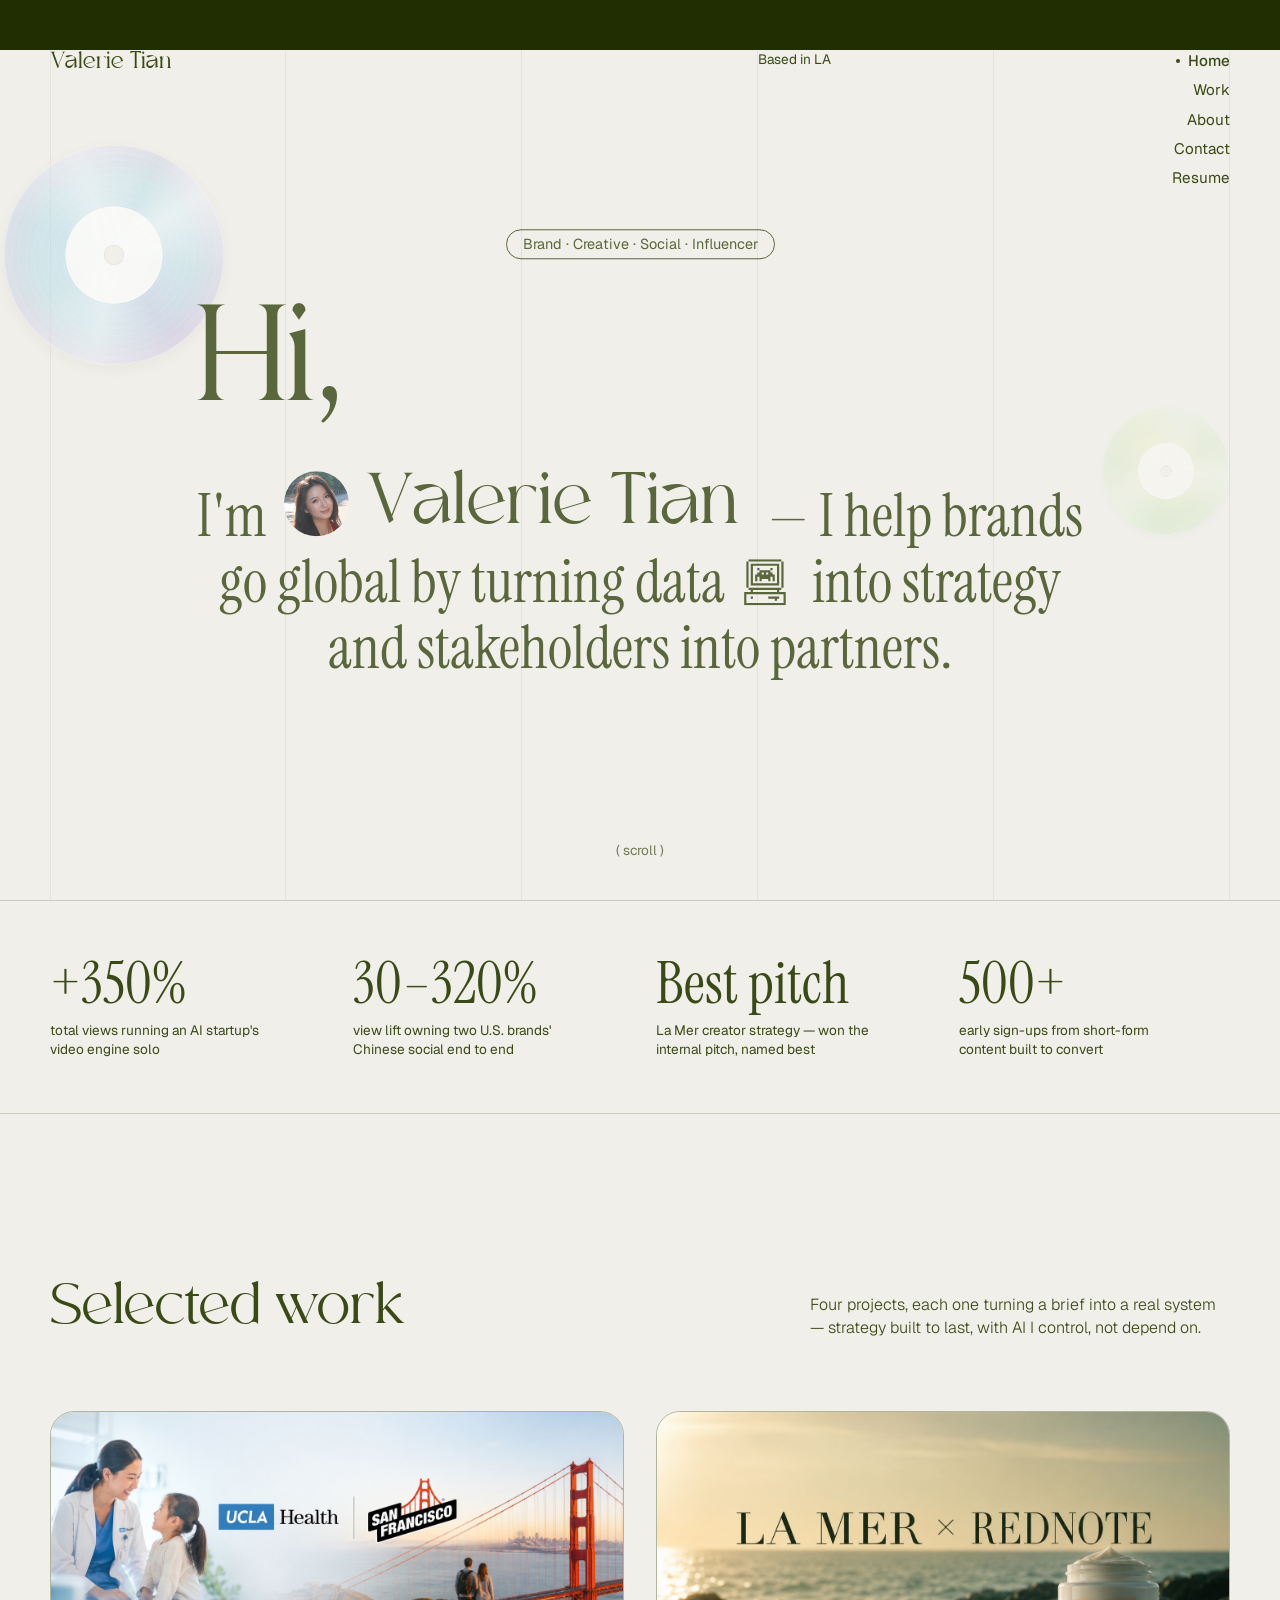
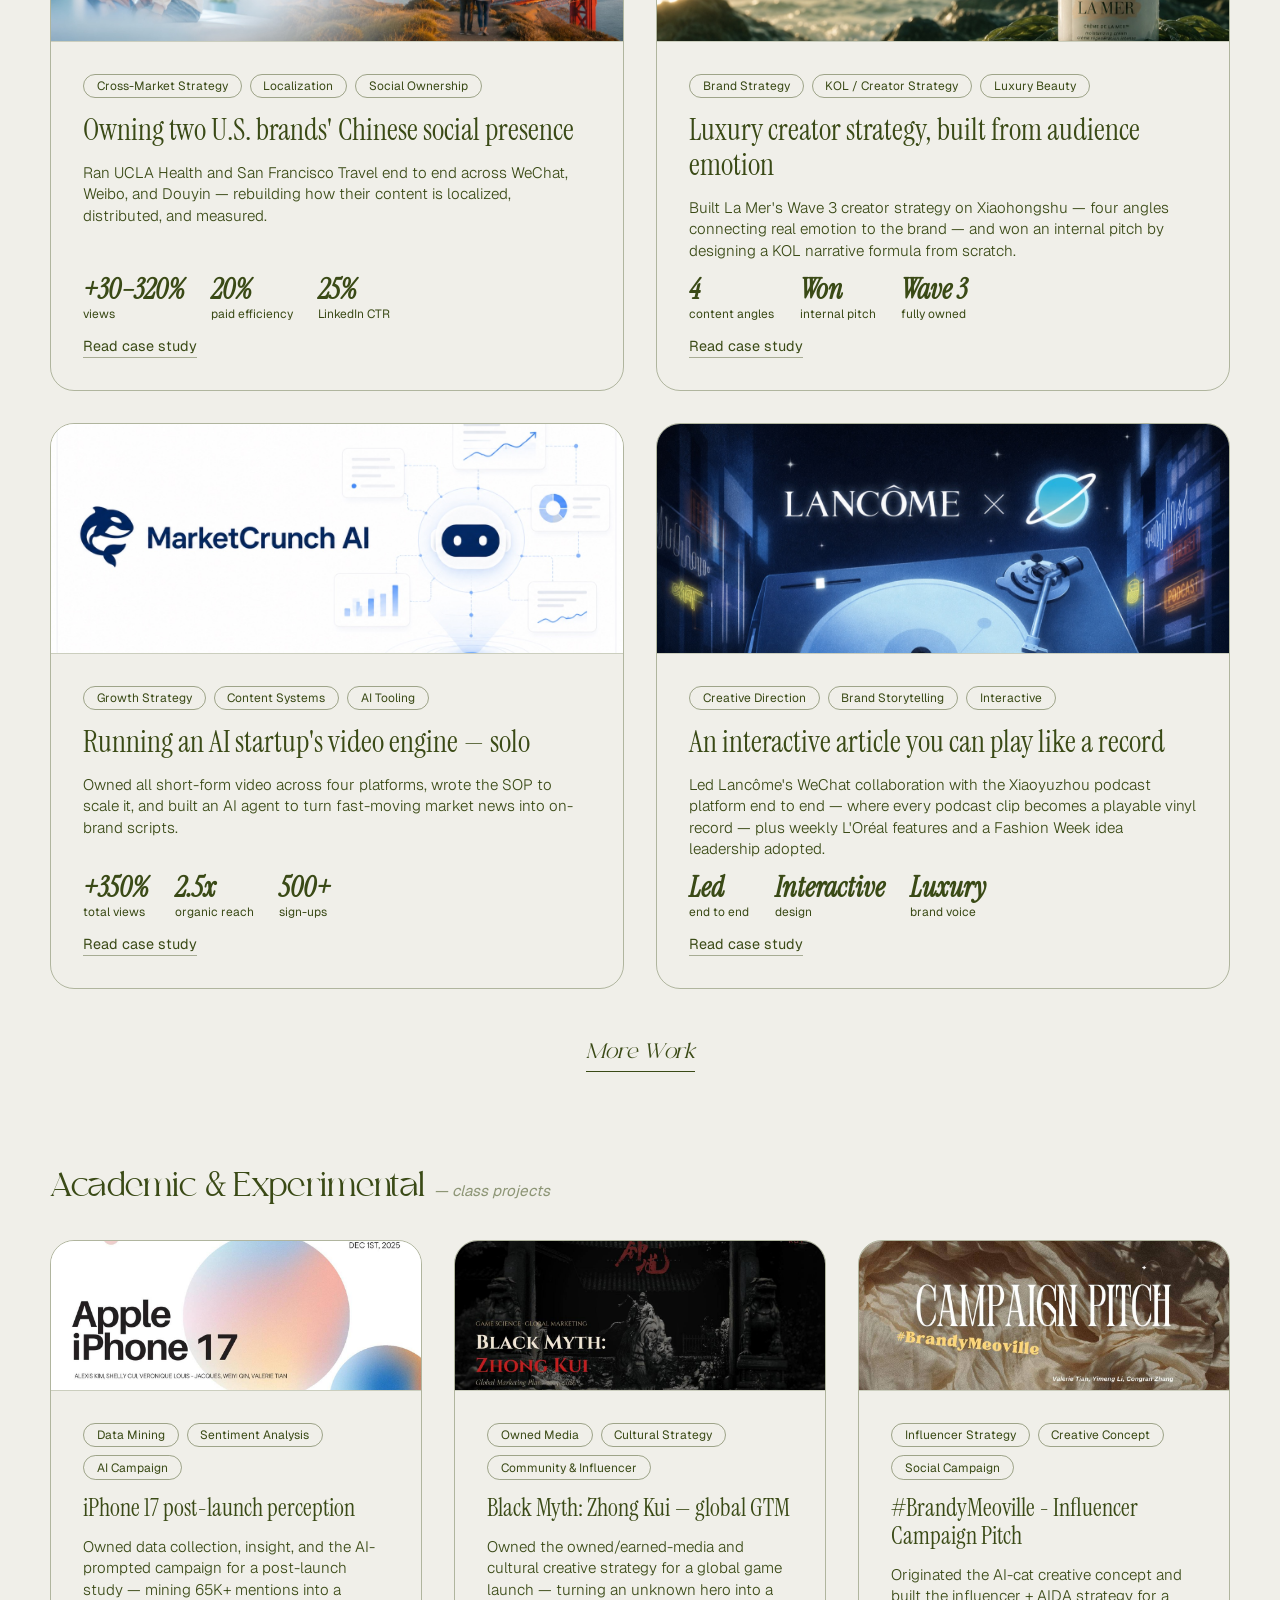
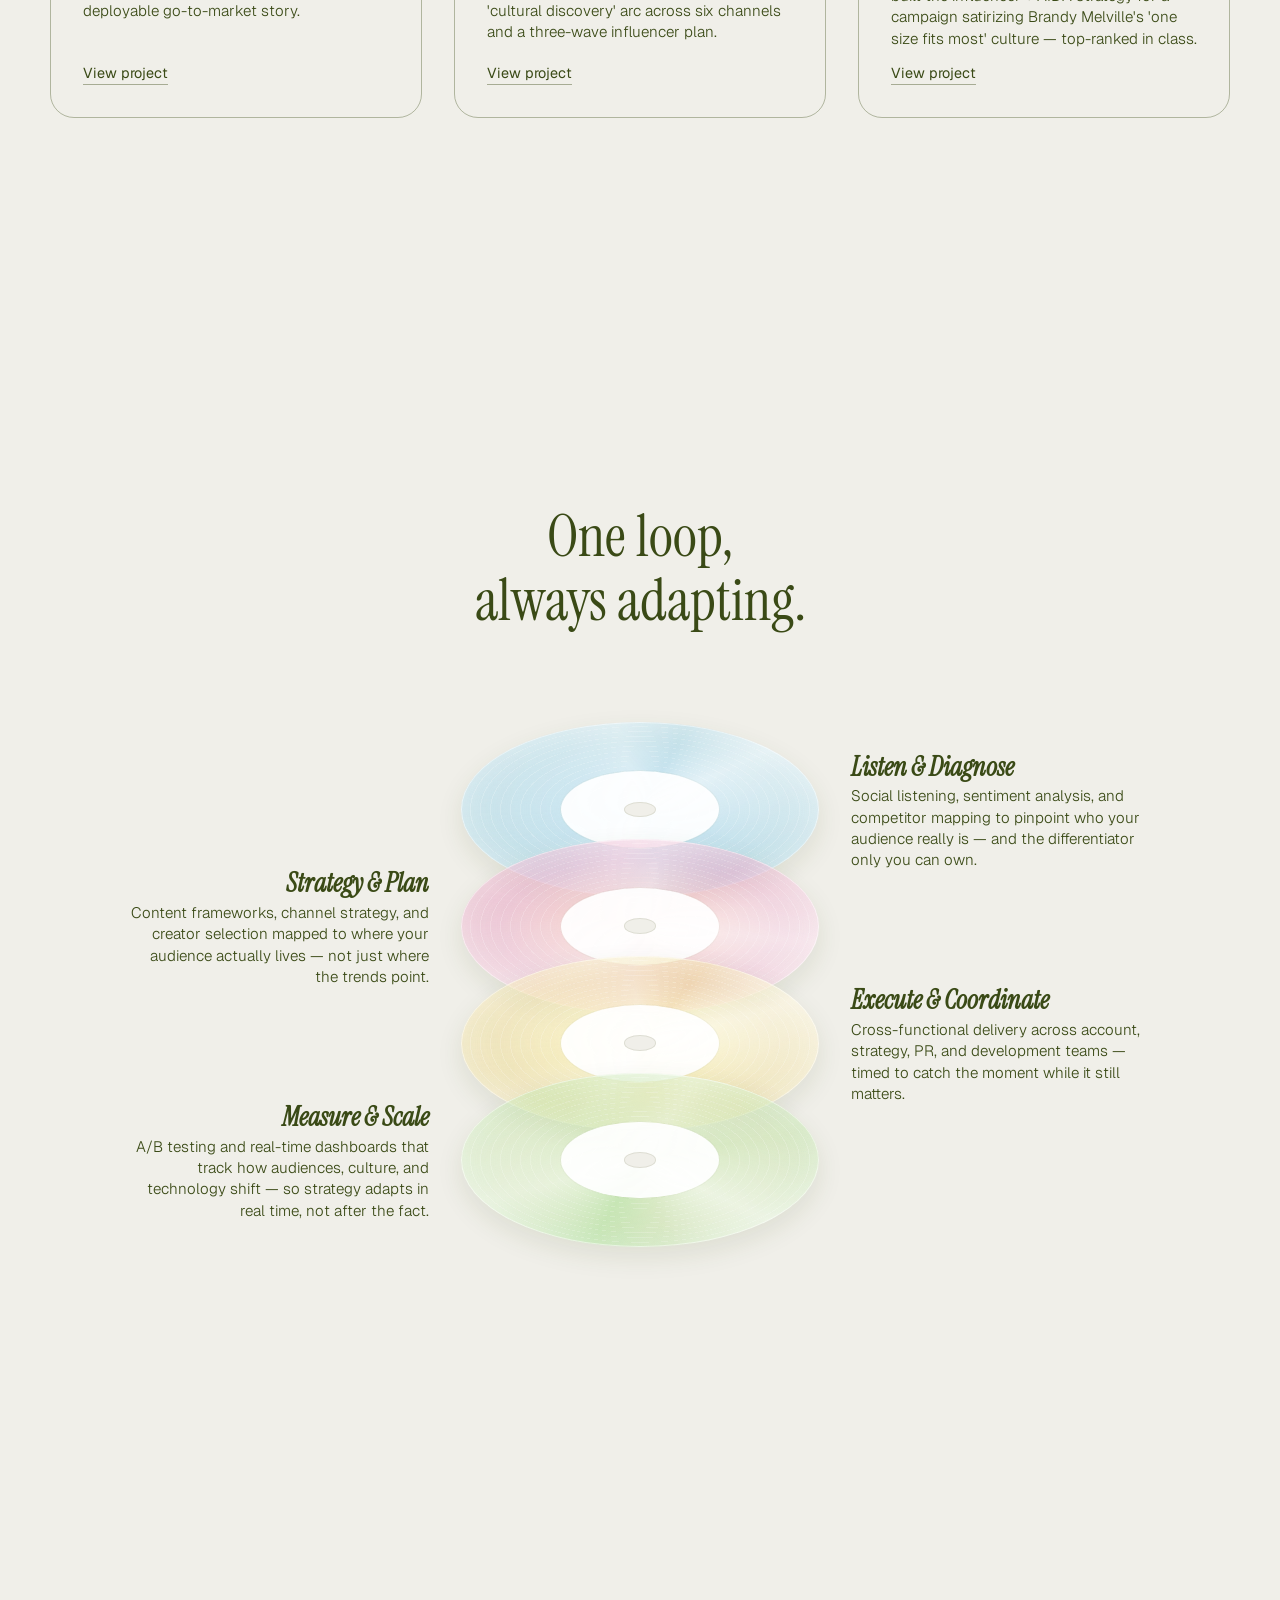
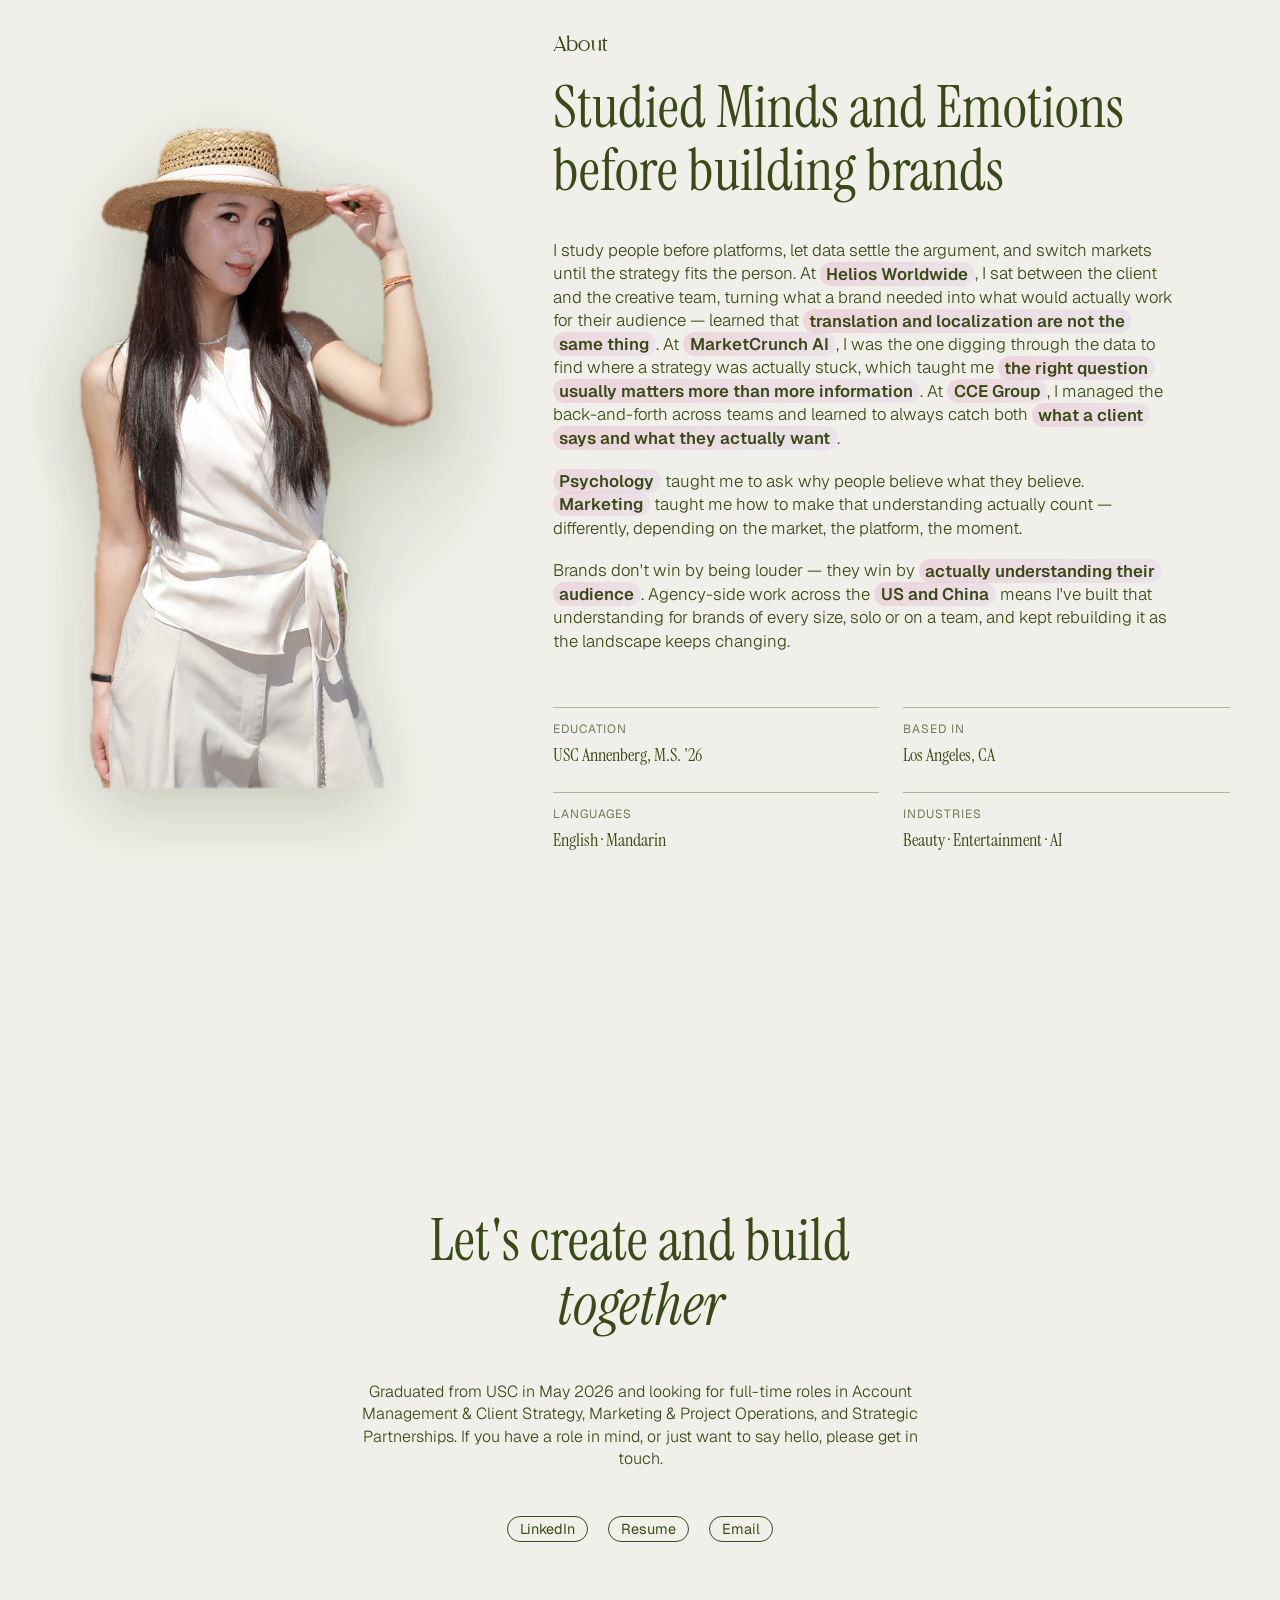
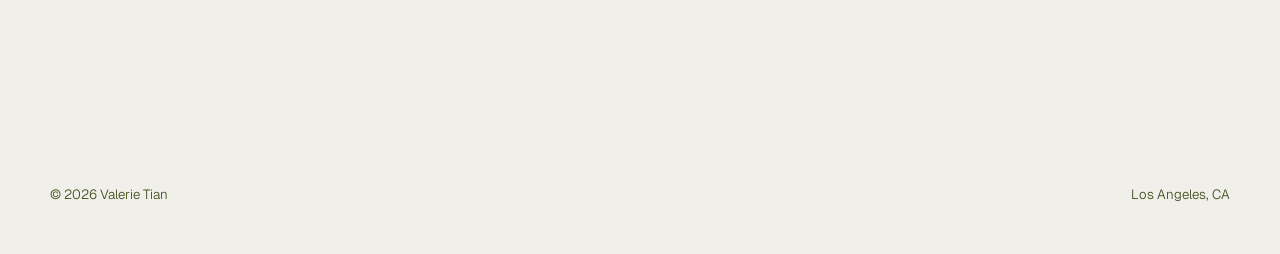
==== commit ecde0aa9: "add favicon" ====
--- a/index.html
+++ b/index.html
@@ -4,11 +4,12 @@
   <meta charset="UTF-8">
   <meta name="viewport" content="width=device-width, initial-scale=1.0">
   <title>Valerie Tian | Growth & Creator Marketing</title>
+  <link rel="icon" type="image/png" href="assets/favicon.png">
   <meta name="description" content="Bilingual growth marketer turning data insights into creator strategies and content that grows. Based in Los Angeles.">
   <link rel="preconnect" href="https://fonts.googleapis.com">
   <link rel="preconnect" href="https://fonts.gstatic.com" crossorigin>
   <link href="https://fonts.googleapis.com/css2?family=Geist:wght@300;400;500;600&family=Instrument+Serif:ital@0;1&family=Cormorant+Garamond:wght@500;600&display=swap" rel="stylesheet">
-  <link rel="stylesheet" href="css/style.css?v=9">
+  <link rel="stylesheet" href="css/style.css?v=11">
   <script>
     if ('scrollRestoration' in history) history.scrollRestoration = 'manual';
     window.scrollTo(0, 0);
@@ -41,7 +42,7 @@
       </nav>
     </div>
     <div class="header-center">
-      <span class="header-location">Based in Los Angeles, USA</span>
+      <span class="header-location">Based in LA</span>
     </div>
   </header>
 
@@ -246,7 +247,7 @@
 
   <script src="https://cdnjs.cloudflare.com/ajax/libs/gsap/3.12.5/gsap.min.js" defer></script>
   <script src="https://cdnjs.cloudflare.com/ajax/libs/gsap/3.12.5/ScrollTrigger.min.js" defer></script>
-  <script src="js/main.js?v=9" defer></script>
-  <script src="js/work.js?v=9" defer></script>
+  <script src="js/main.js?v=11" defer></script>
+  <script src="js/work.js?v=11" defer></script>
 </body>
 </html>
--- a/css/style.css
+++ b/css/style.css
@@ -175,8 +175,9 @@
 
 /* ---------- Header ---------- */
 
+/* Header scrolls away with the page — only visible at the top / hero */
 .header {
-  position: fixed;
+  position: absolute;
   top: 0; left: 0; right: 0;
   z-index: 1000;
   padding: 50px 0;
@@ -442,9 +443,9 @@
   display: block;
   text-align: left;
   font-family: var(--font-mogland);
-  font-size: 1.4em;
+  font-size: 2.4em;
   line-height: 1;
-  margin-bottom: 0.3em;
+  margin-bottom: 0.22em;
 }
 
 .hero-headline em {
@@ -700,7 +701,10 @@
 
 .work-stats span {
   font-family: var(--font-serif);
-  font-size: 1.3rem;
+  font-style: italic;
+  font-size: 1.75rem;
+  font-weight: 700;
+  color: var(--ink);
   line-height: 1.1;
 }
 
@@ -1620,7 +1624,7 @@
   .hero-content { padding-top: 72px; }
   .hero-headline { font-size: 9.5vw; }
   .hero-headline br { display: none; }
-  .hero-hi { font-size: 1.25em; margin-bottom: 0.4em; }
+  .hero-hi { font-size: 1.9em; margin-bottom: 0.3em; }
   .shape-circle-left { width: 220px; height: 220px; left: -35%; top: 2%; }
   .shape-circle-right { width: 220px; height: 220px; right: -38%; top: 62%; }
   .shape-circle-bottom { display: none; }
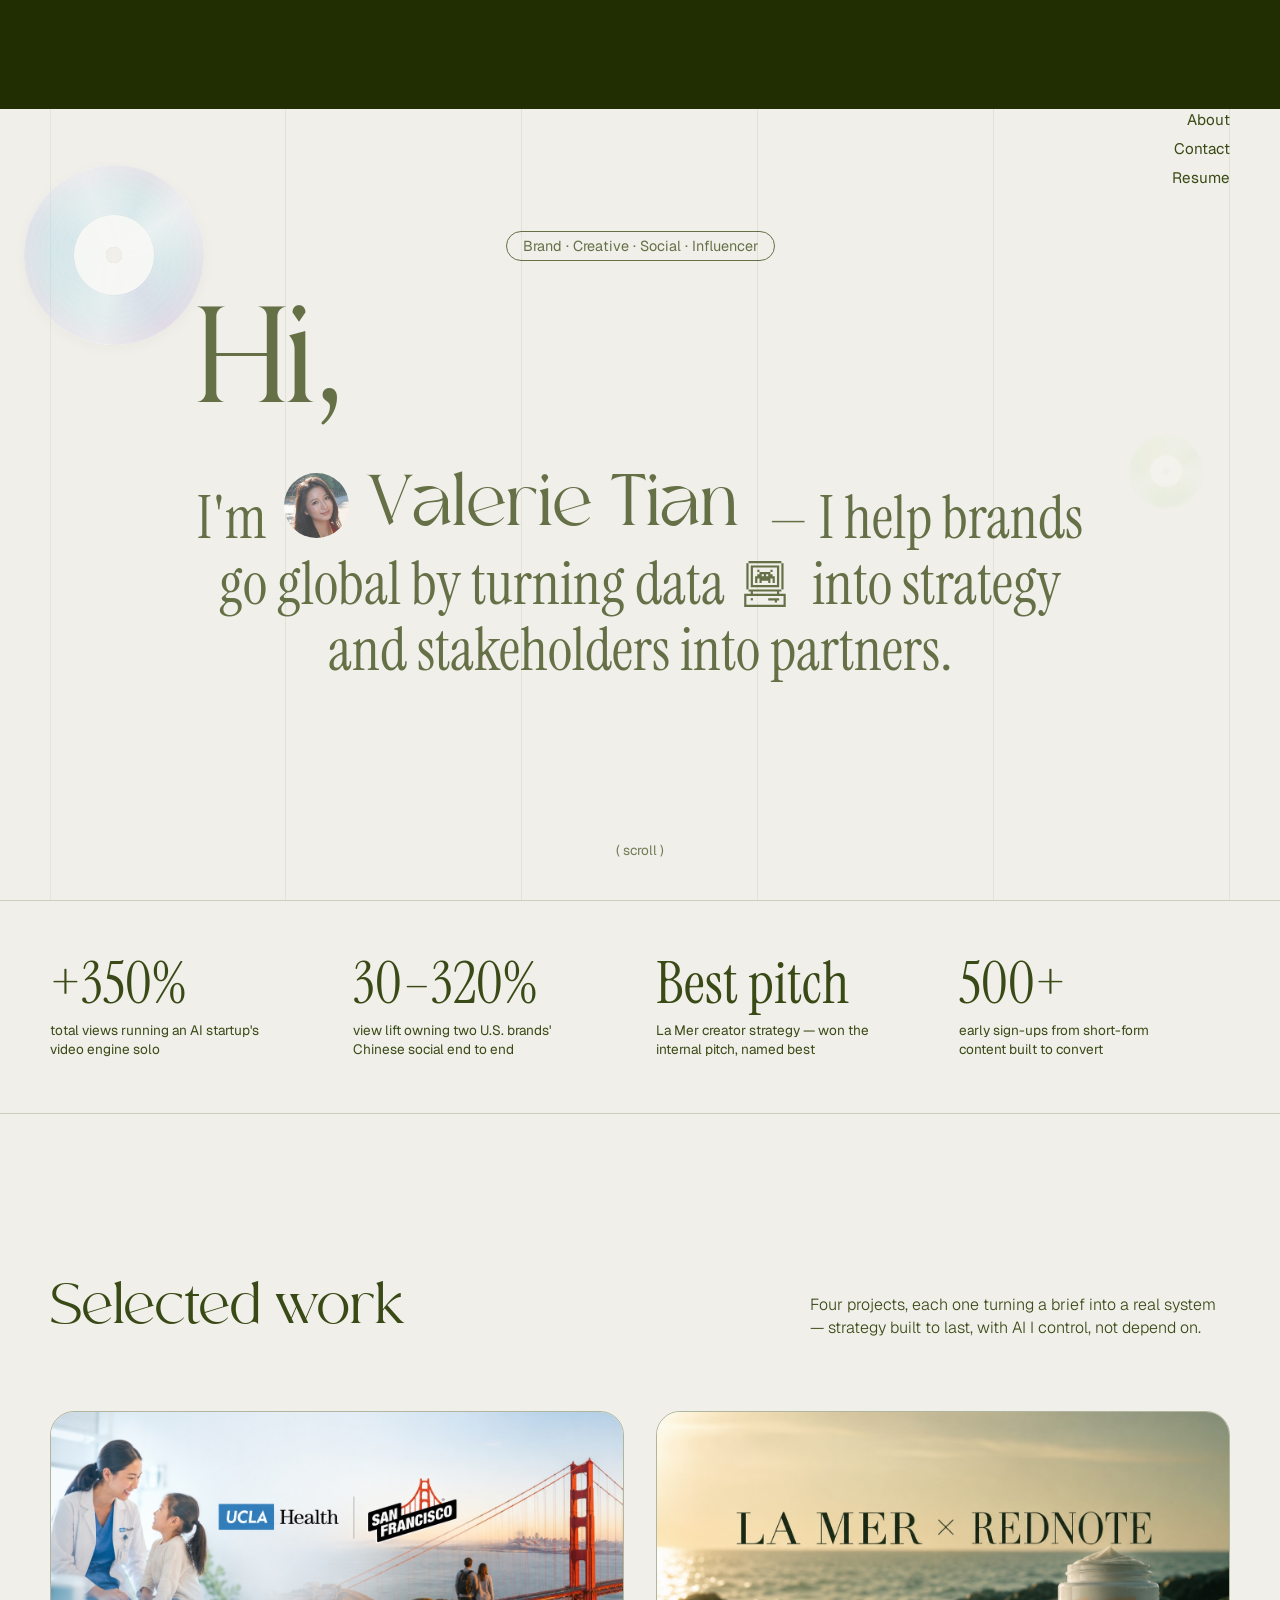
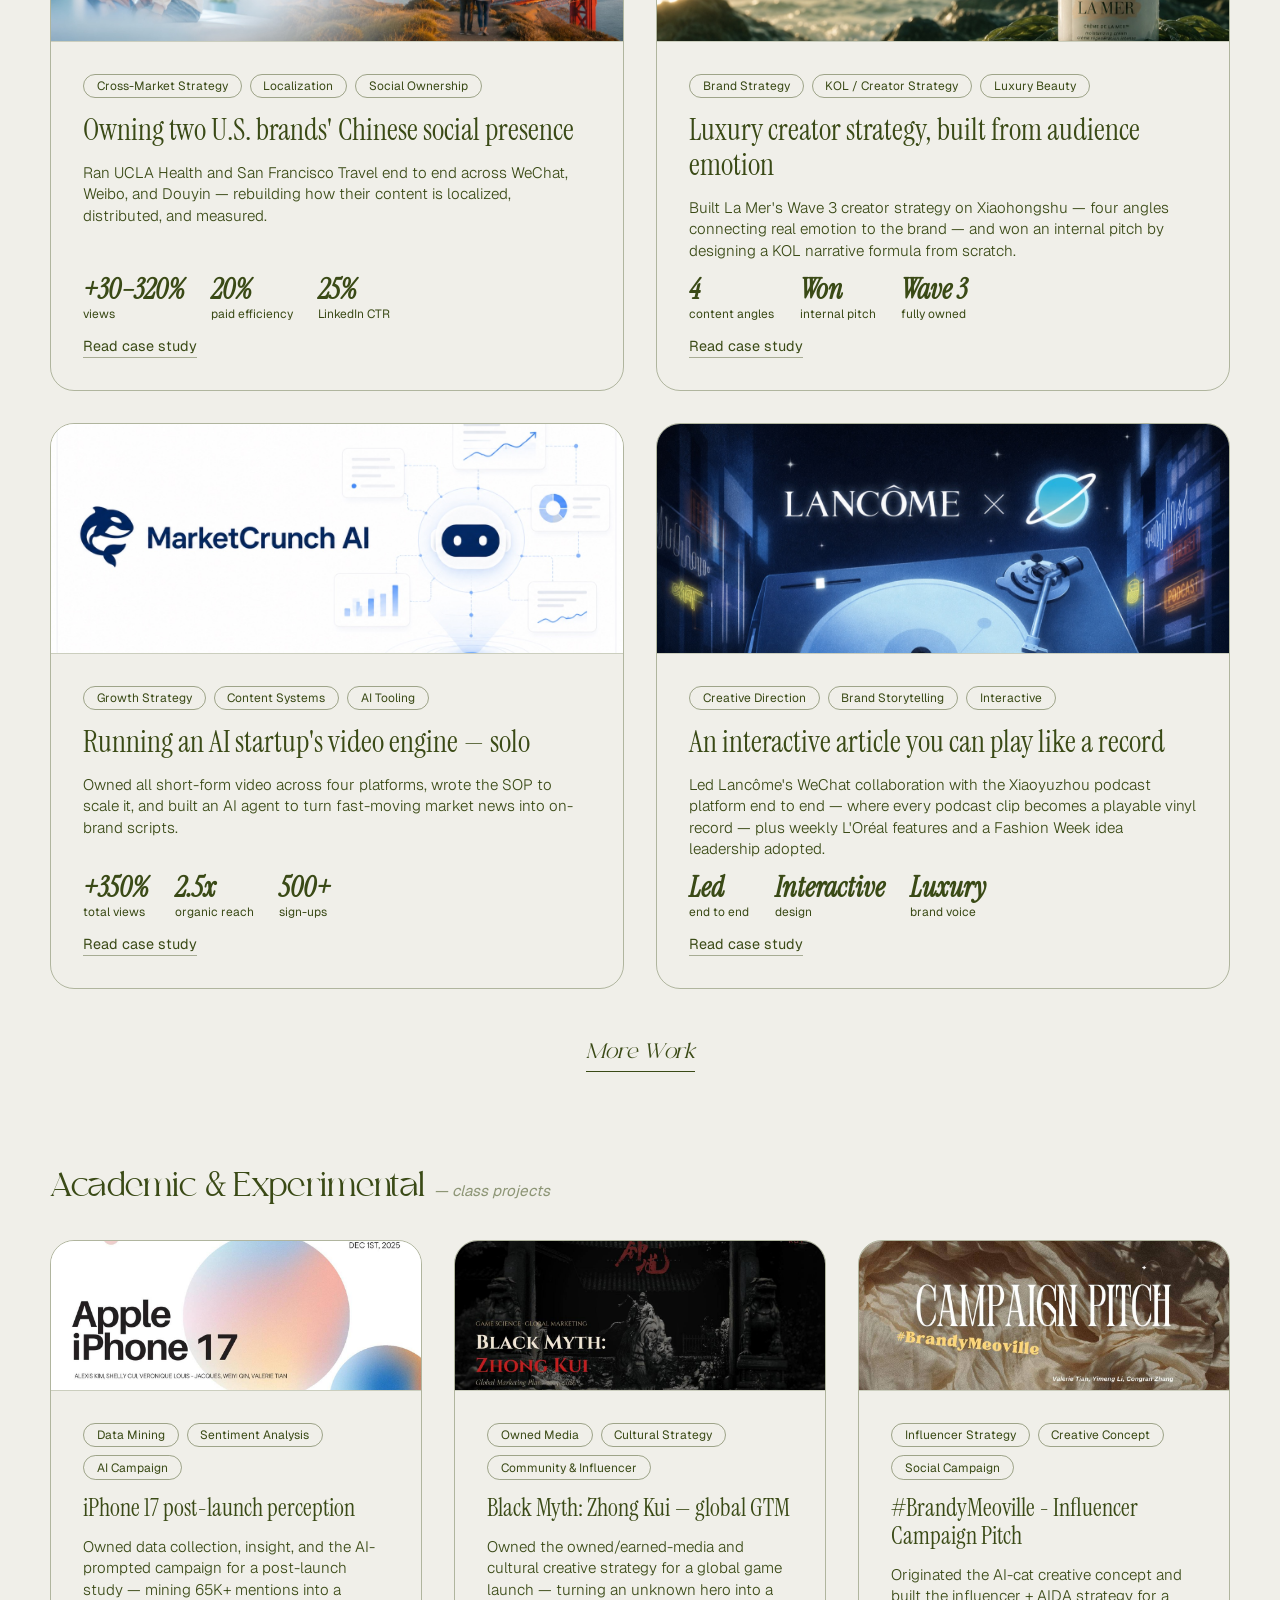
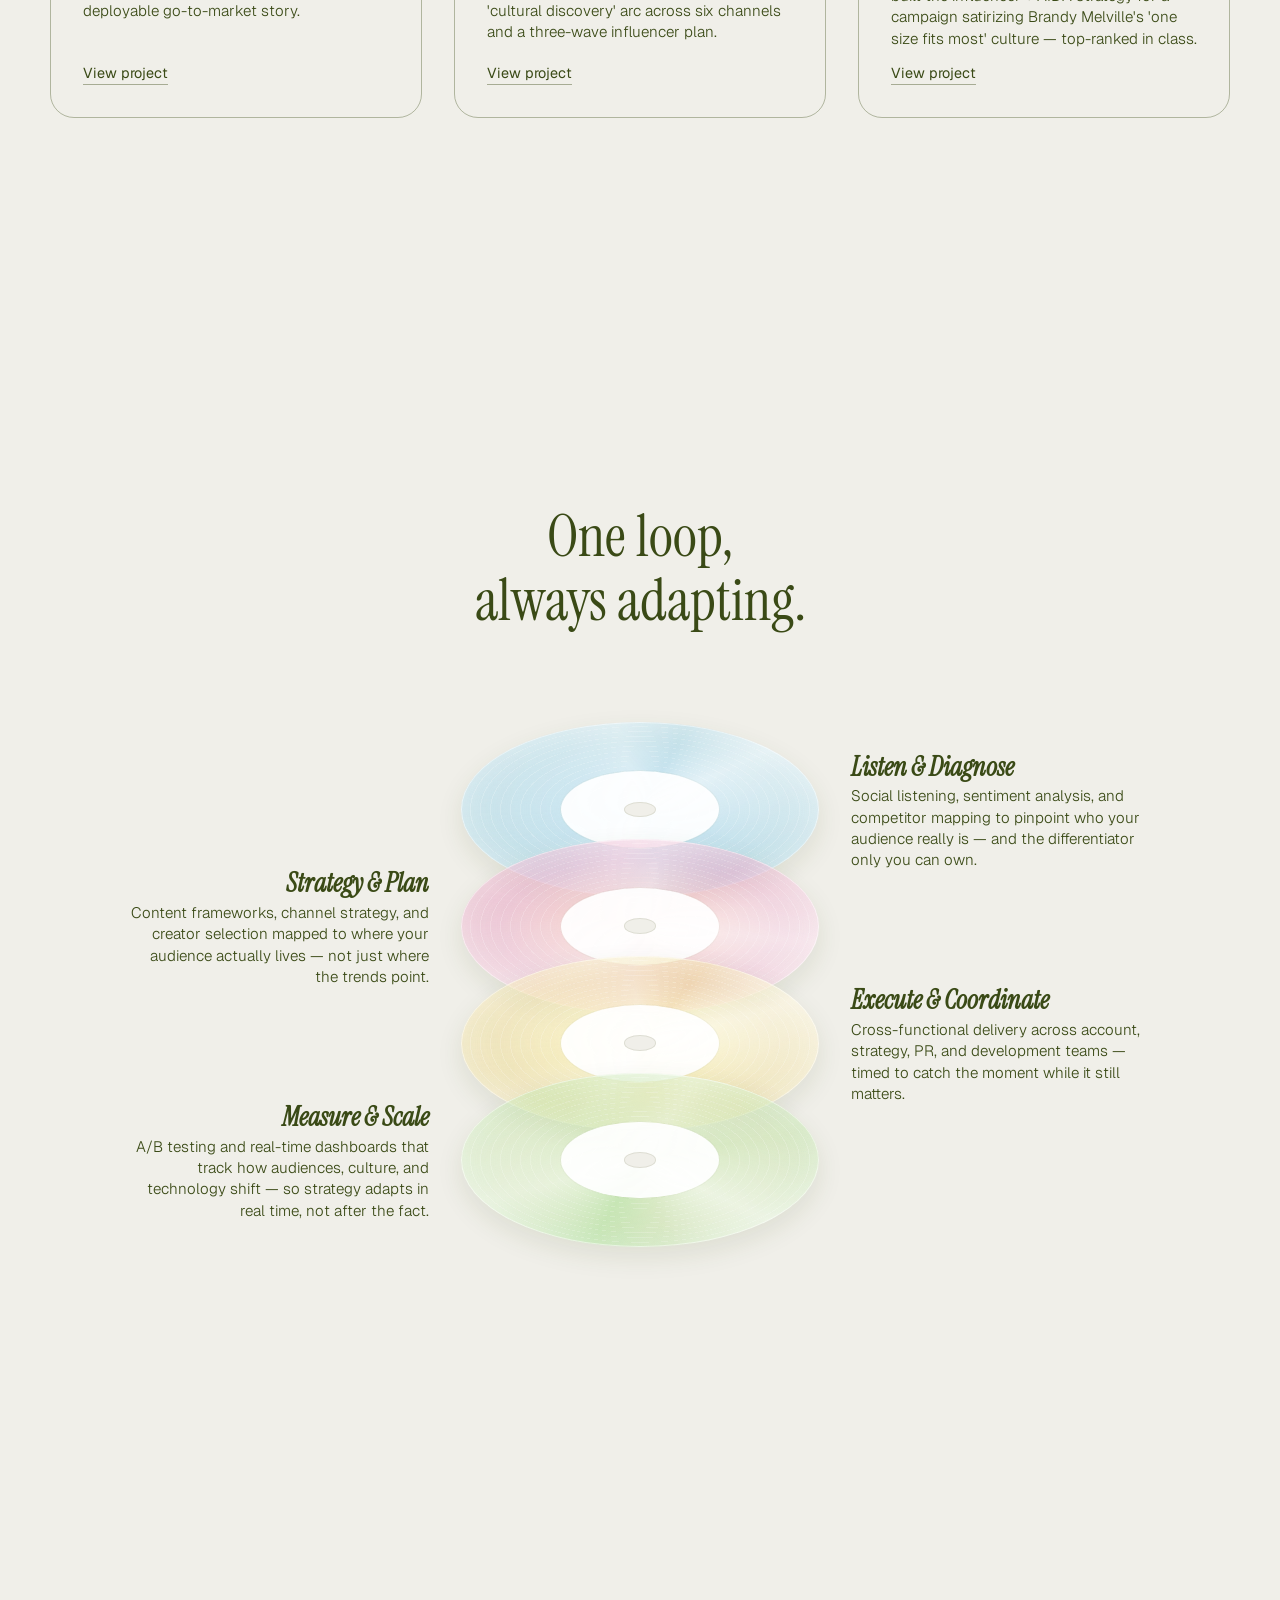
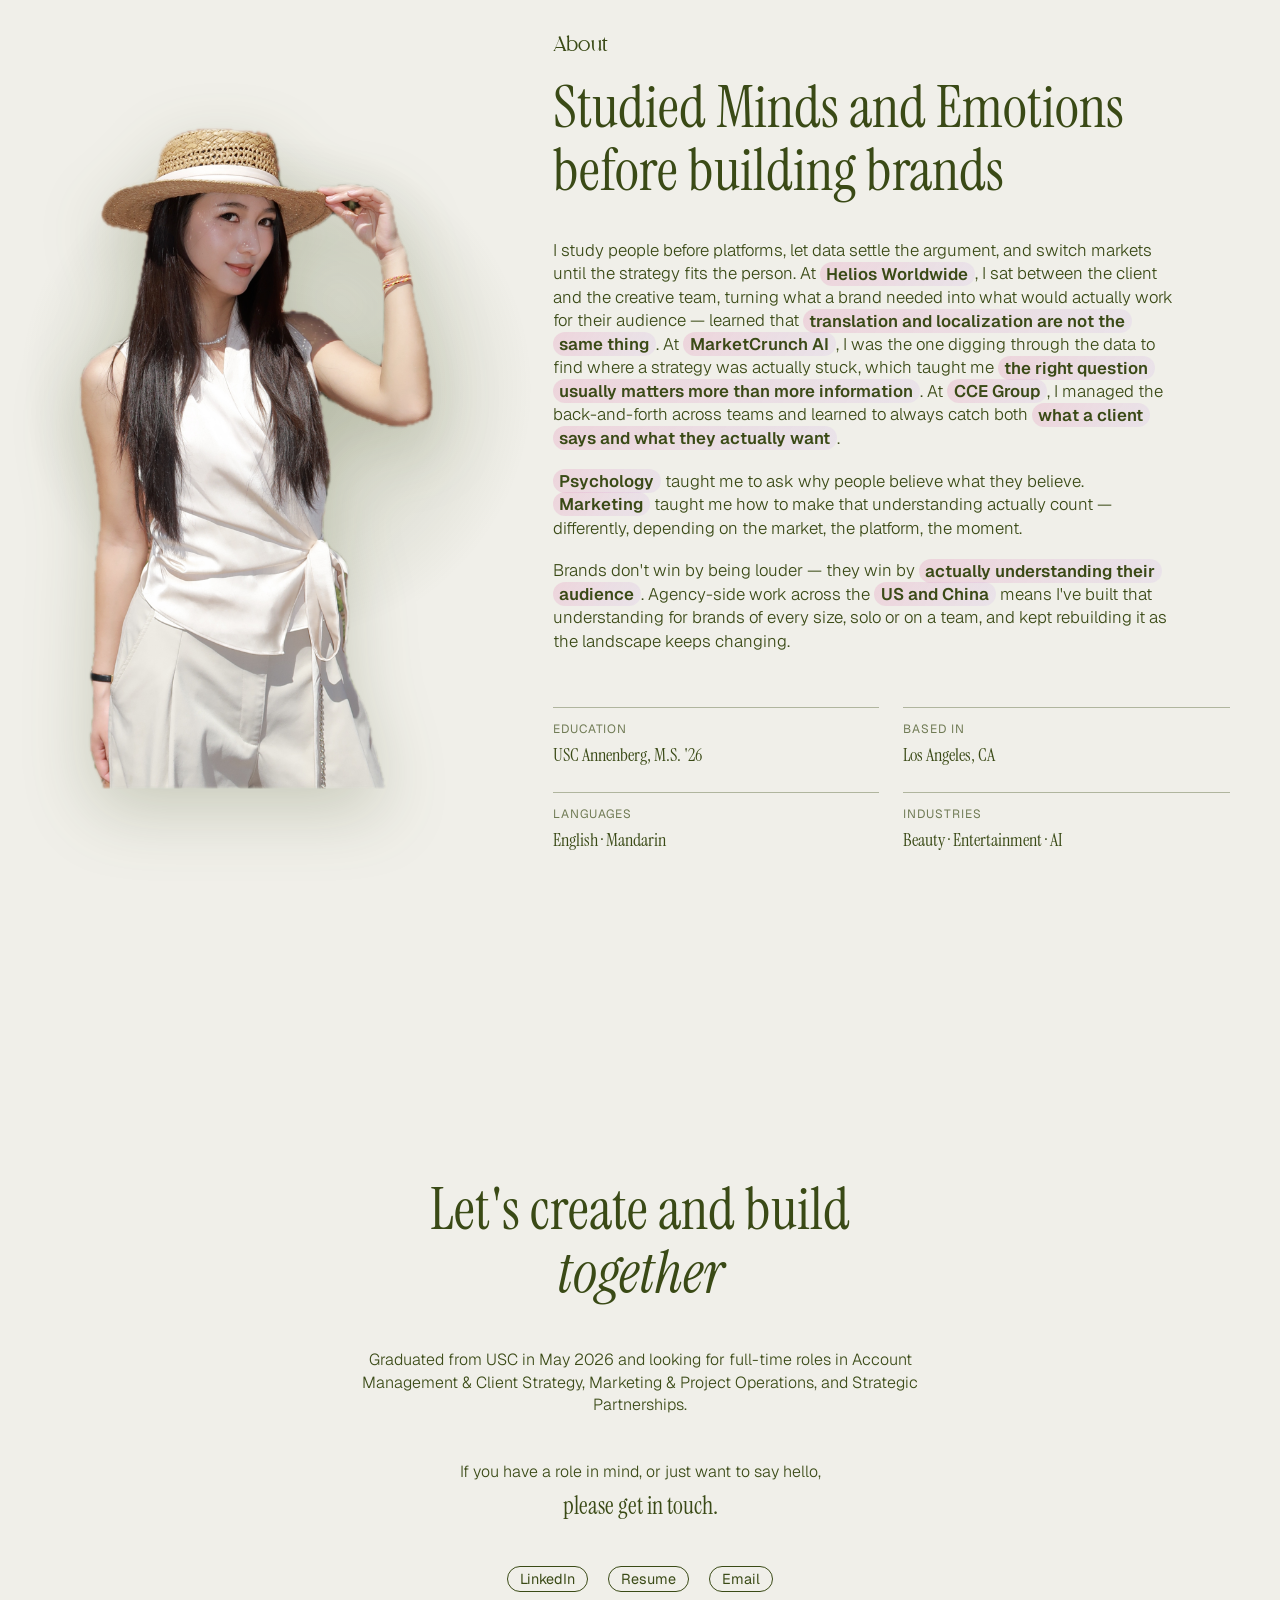
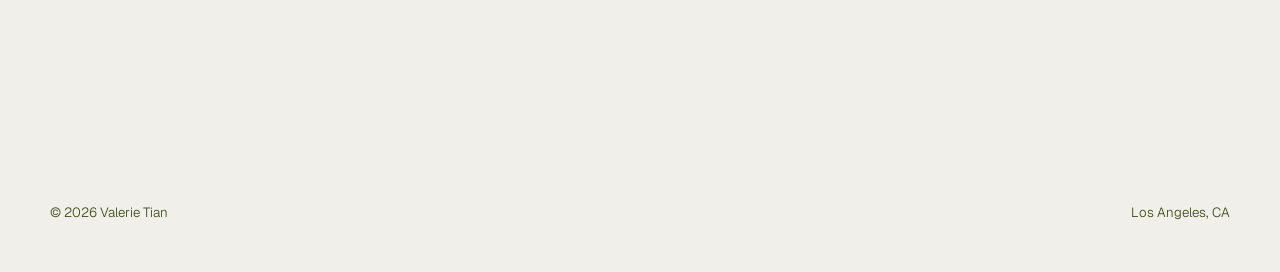
==== commit c488a84c: "Update portfolio: work covers, About, Contact, process discs - Add six More Work cover images (Cyber" ====
--- a/index.html
+++ b/index.html
@@ -9,7 +9,7 @@
   <link rel="preconnect" href="https://fonts.googleapis.com">
   <link rel="preconnect" href="https://fonts.gstatic.com" crossorigin>
   <link href="https://fonts.googleapis.com/css2?family=Geist:wght@300;400;500;600&family=Instrument+Serif:ital@0;1&family=Cormorant+Garamond:wght@500;600&display=swap" rel="stylesheet">
-  <link rel="stylesheet" href="css/style.css?v=11">
+  <link rel="stylesheet" href="css/style.css?v=13">
   <script>
     if ('scrollRestoration' in history) history.scrollRestoration = 'manual';
     window.scrollTo(0, 0);
@@ -226,11 +226,12 @@
     <section class="section" id="contact">
       <div class="section-content reveal">
         <h2>Let's create and build <em>together</em></h2>
-        <p>Graduated from USC in May 2026 and looking for full-time roles in Account Management &amp; Client Strategy, Marketing &amp; Project Operations, and Strategic Partnerships. If you have a role in mind, or just want to say hello, please get in touch.</p>
+        <p>Graduated from USC in May 2026 and looking for full-time roles in Account Management &amp; Client Strategy, Marketing &amp; Project Operations, and Strategic Partnerships.</p>
+        <p>If you have a role in mind, or just want to say hello,<br><span class="contact__cta">please get in touch.</span></p>
         <div class="contact__links">
           <a href="https://www.linkedin.com/in/valerietian-digitalcommunication" target="_blank" rel="noopener noreferrer">LinkedIn</a>
           <a href="assets/Valerie-Tian-Resume.pdf" download>Resume</a>
-          <a href="mailto:mwv1216@gmail.com">Email</a>
+          <a href="mailto:valerietianwork@gmail.com">Email</a>
         </div>
       </div>
     </section>
@@ -247,7 +248,7 @@
 
   <script src="https://cdnjs.cloudflare.com/ajax/libs/gsap/3.12.5/gsap.min.js" defer></script>
   <script src="https://cdnjs.cloudflare.com/ajax/libs/gsap/3.12.5/ScrollTrigger.min.js" defer></script>
-  <script src="js/main.js?v=11" defer></script>
-  <script src="js/work.js?v=11" defer></script>
+  <script src="js/main.js?v=13" defer></script>
+  <script src="js/work.js?v=13" defer></script>
 </body>
 </html>
--- a/css/style.css
+++ b/css/style.css
@@ -1026,6 +1026,15 @@
 
 #contact p { font-size: 1rem; }
 
+.contact__cta {
+  display: inline-block;
+  margin-top: 0.5rem;
+  font-family: var(--font-serif);
+  font-size: 1.5rem;
+  line-height: 1.2;
+  color: var(--ink);
+}
+
 .contact__info p { font-size: 1rem; }
 .contact__info a { text-decoration: none; border-bottom: 1px solid rgba(58, 74, 22, 0.4); }
 
@@ -1318,6 +1327,16 @@
 .mini:hover { transform: translateY(-3px); background: rgba(255, 255, 255, 0.5); }
 
 .mini .swatch { height: 88px; border-radius: 12px; margin-bottom: 1.1rem; }
+
+.mini .mini-cover {
+  width: 100%;
+  height: 150px;
+  object-fit: cover;
+  object-position: center;
+  border-radius: 12px;
+  margin-bottom: 1.1rem;
+  display: block;
+}
 
 .mini .kicker {
   font-size: 0.72rem;
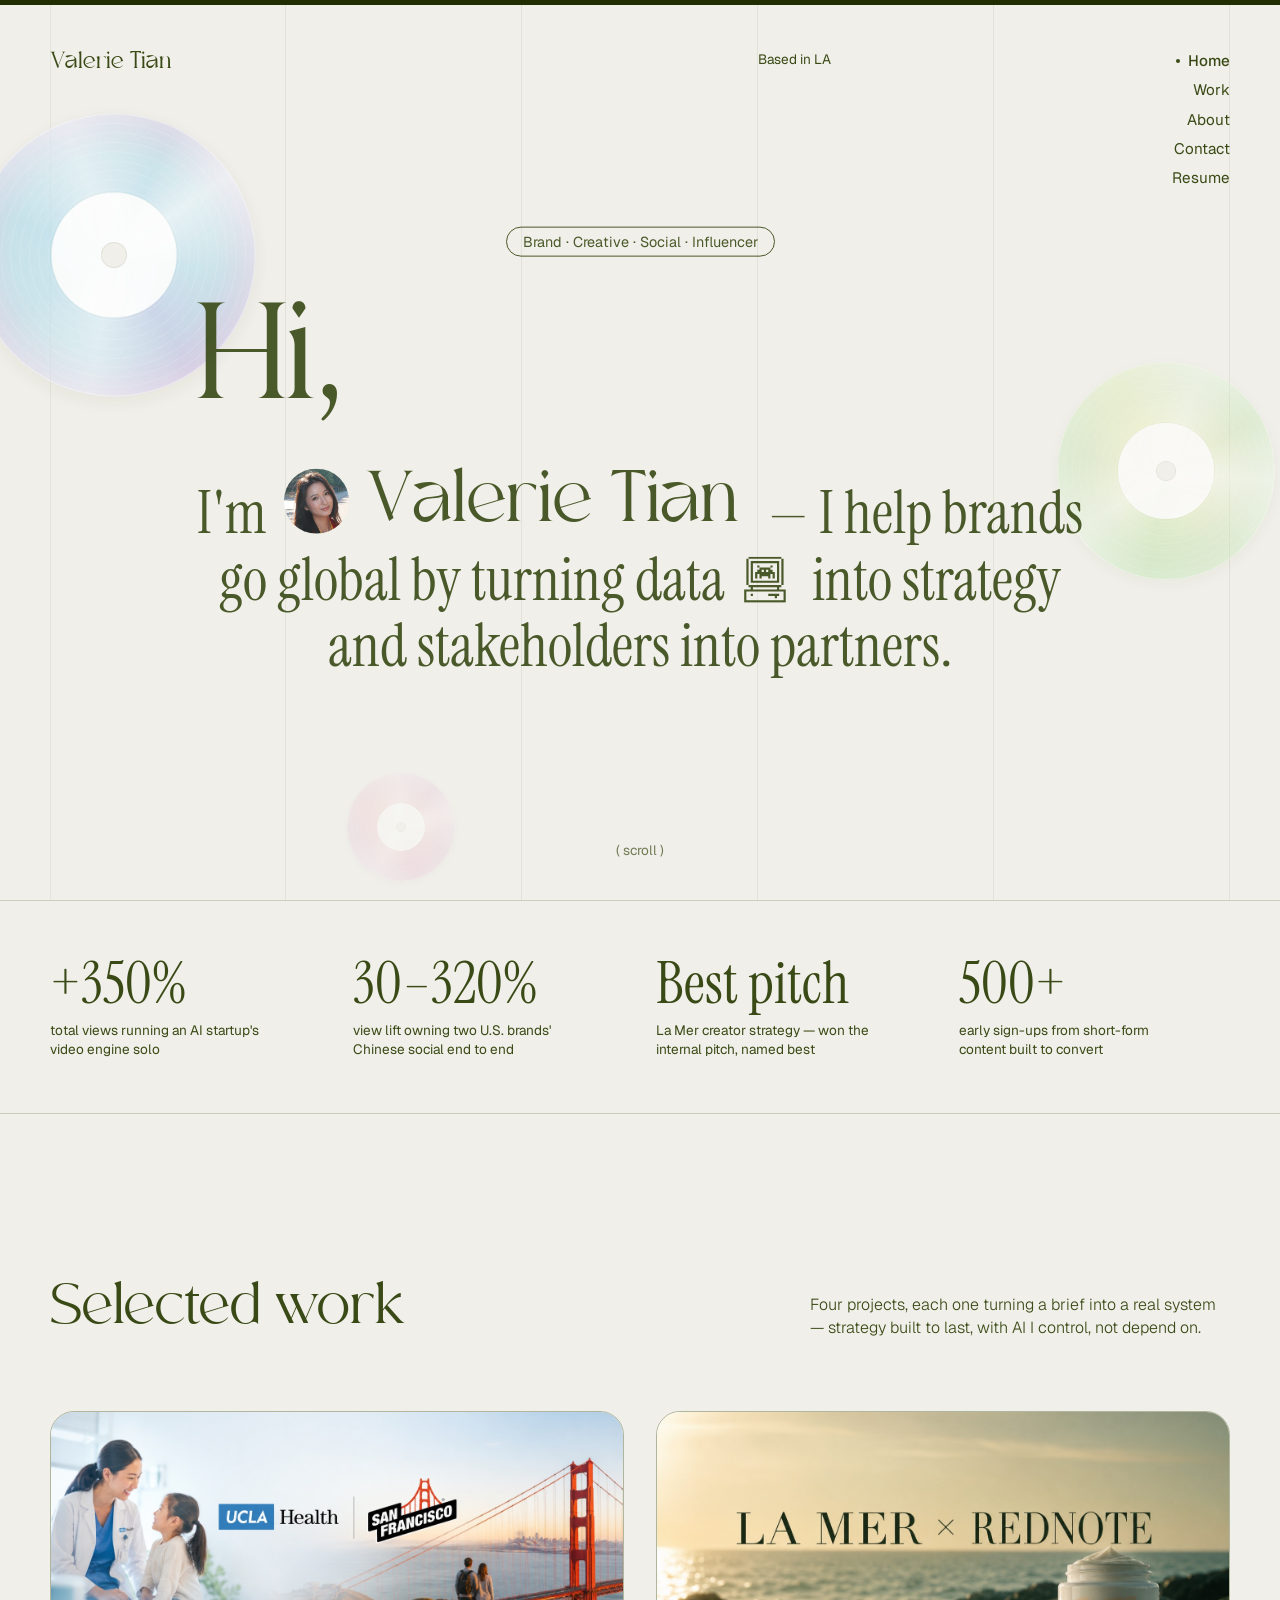
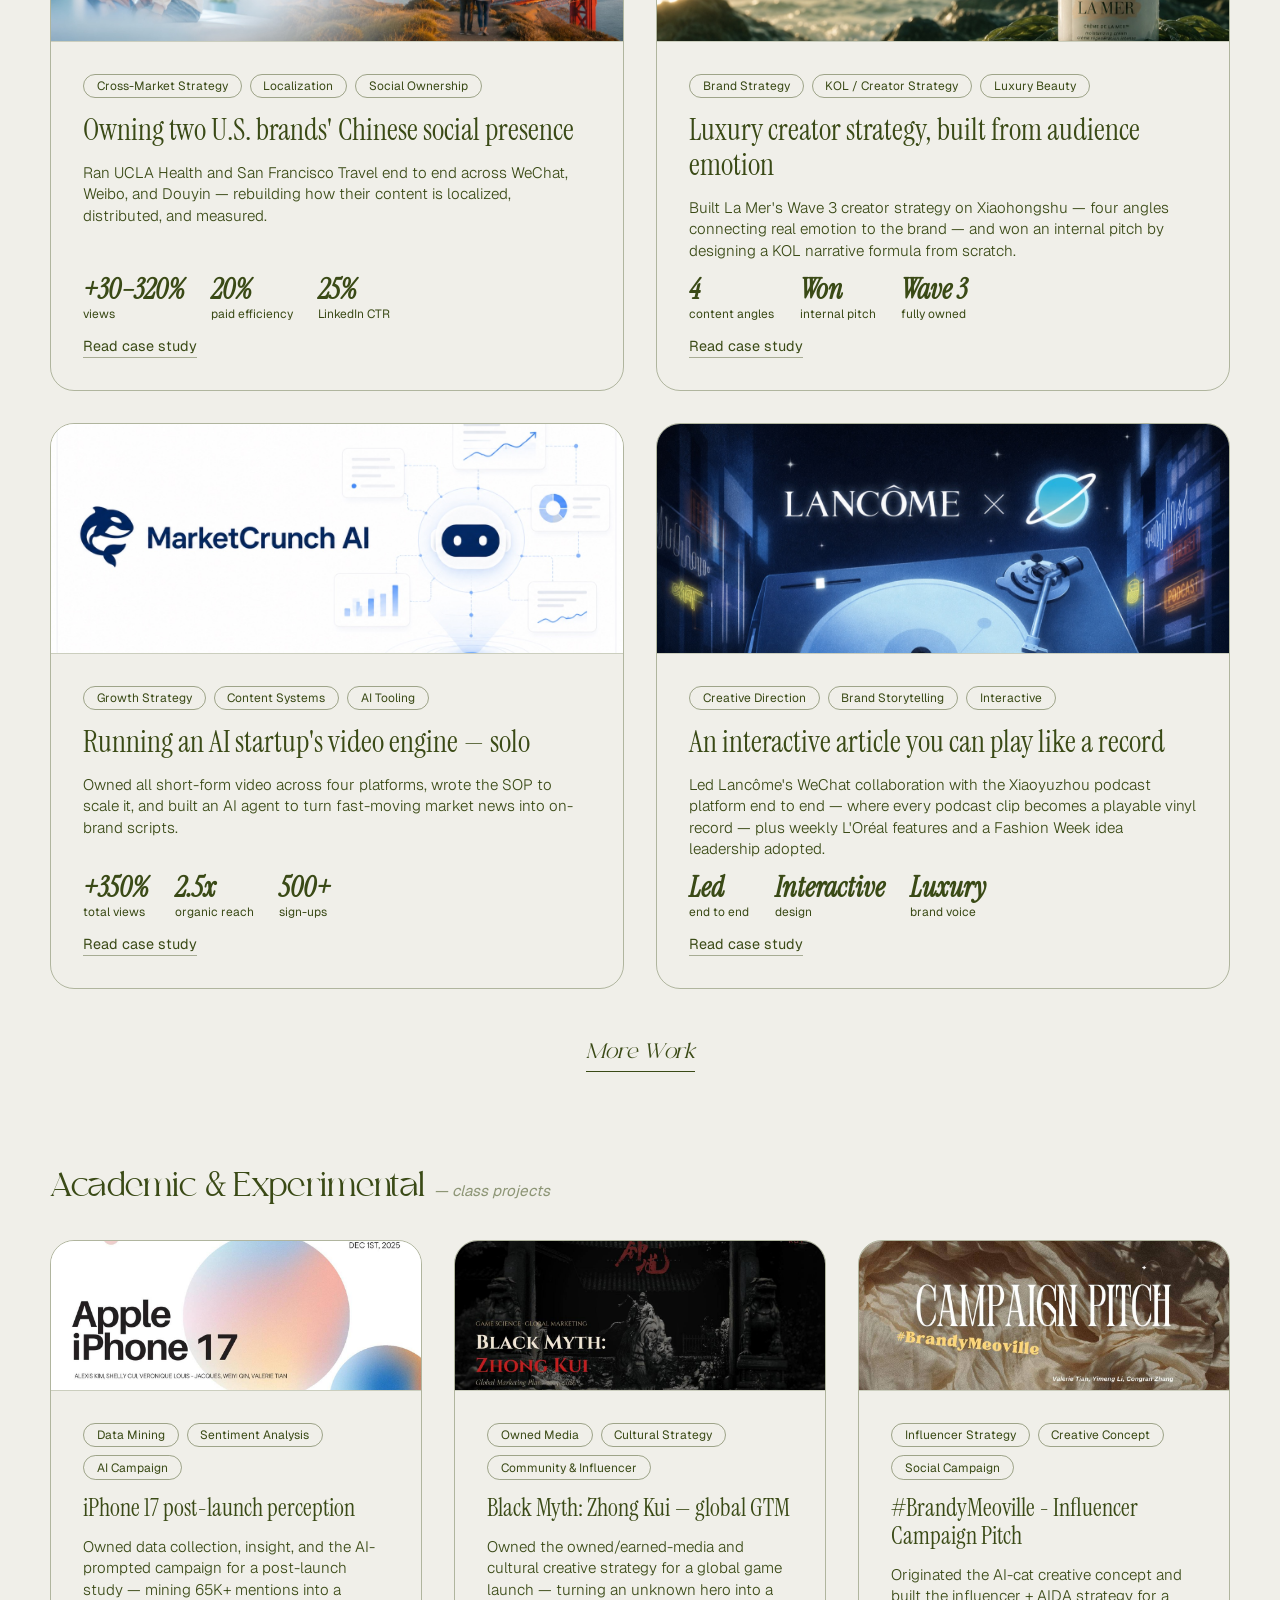
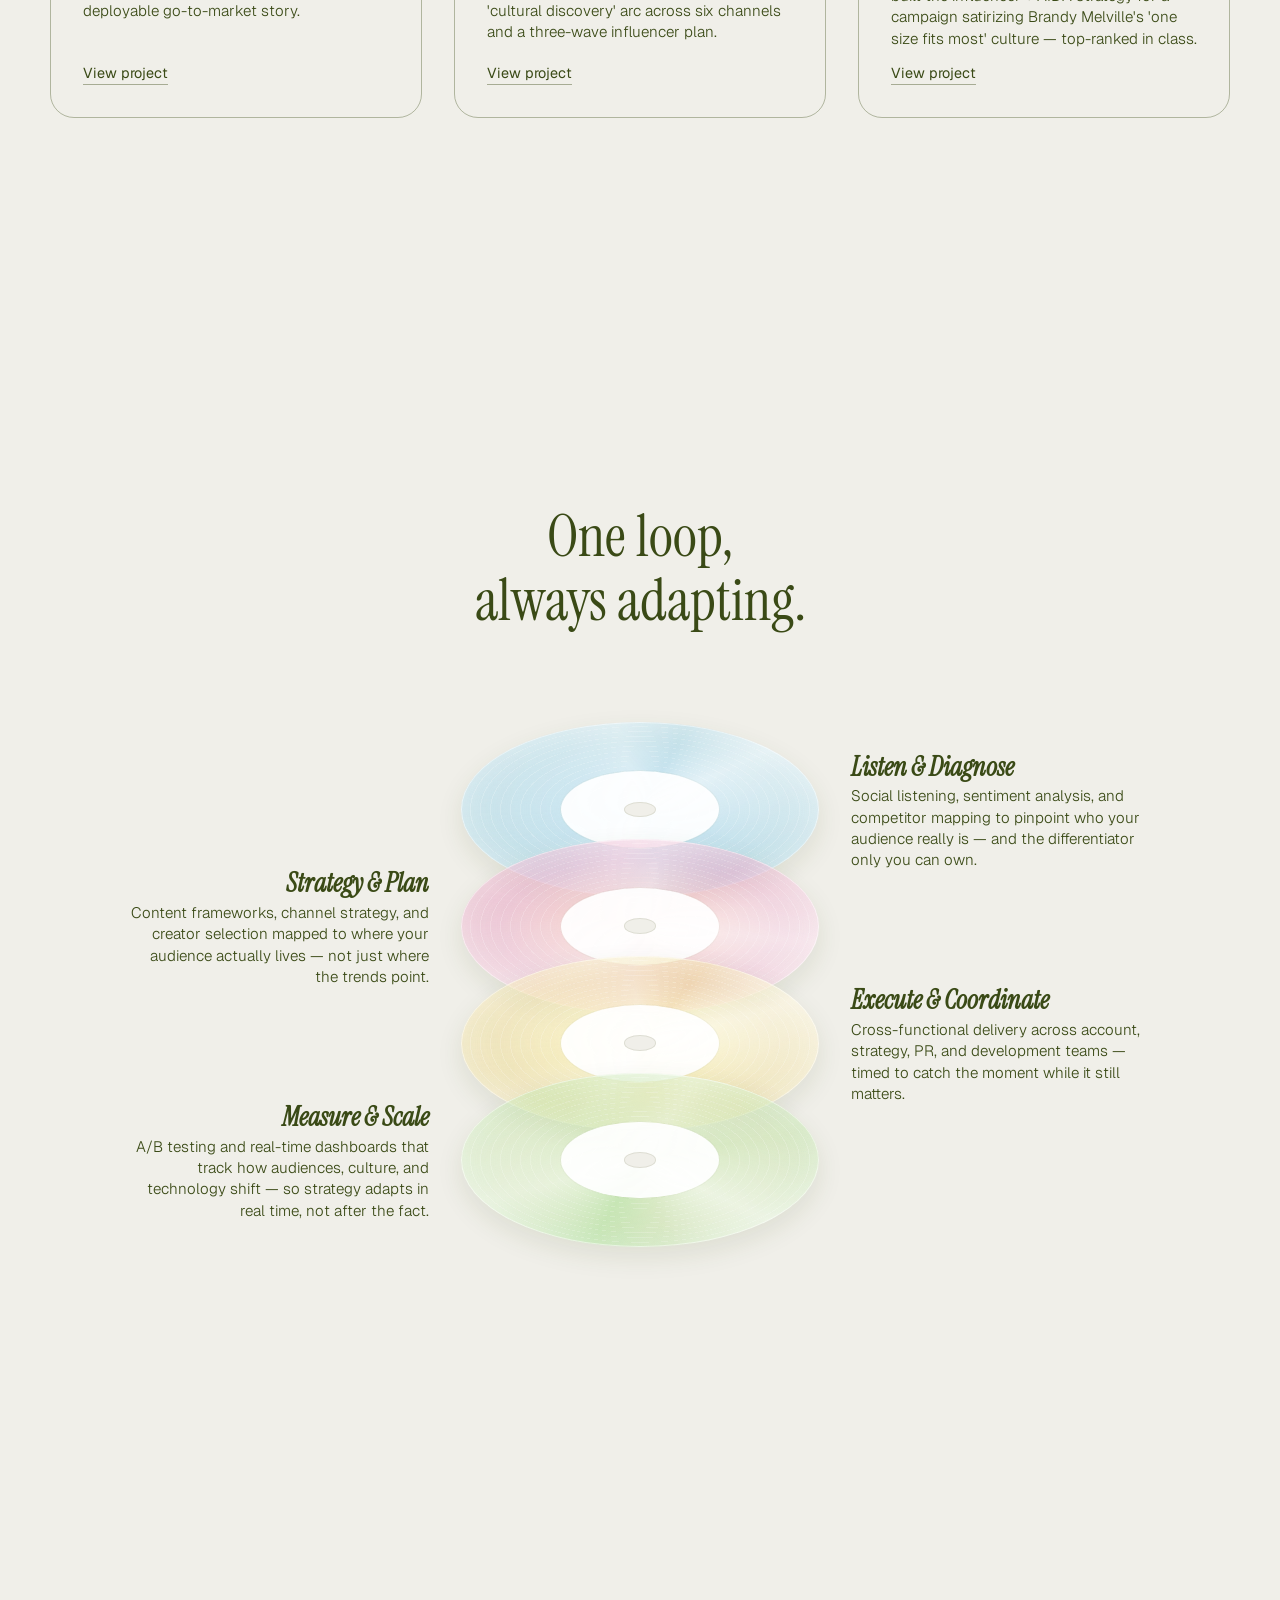
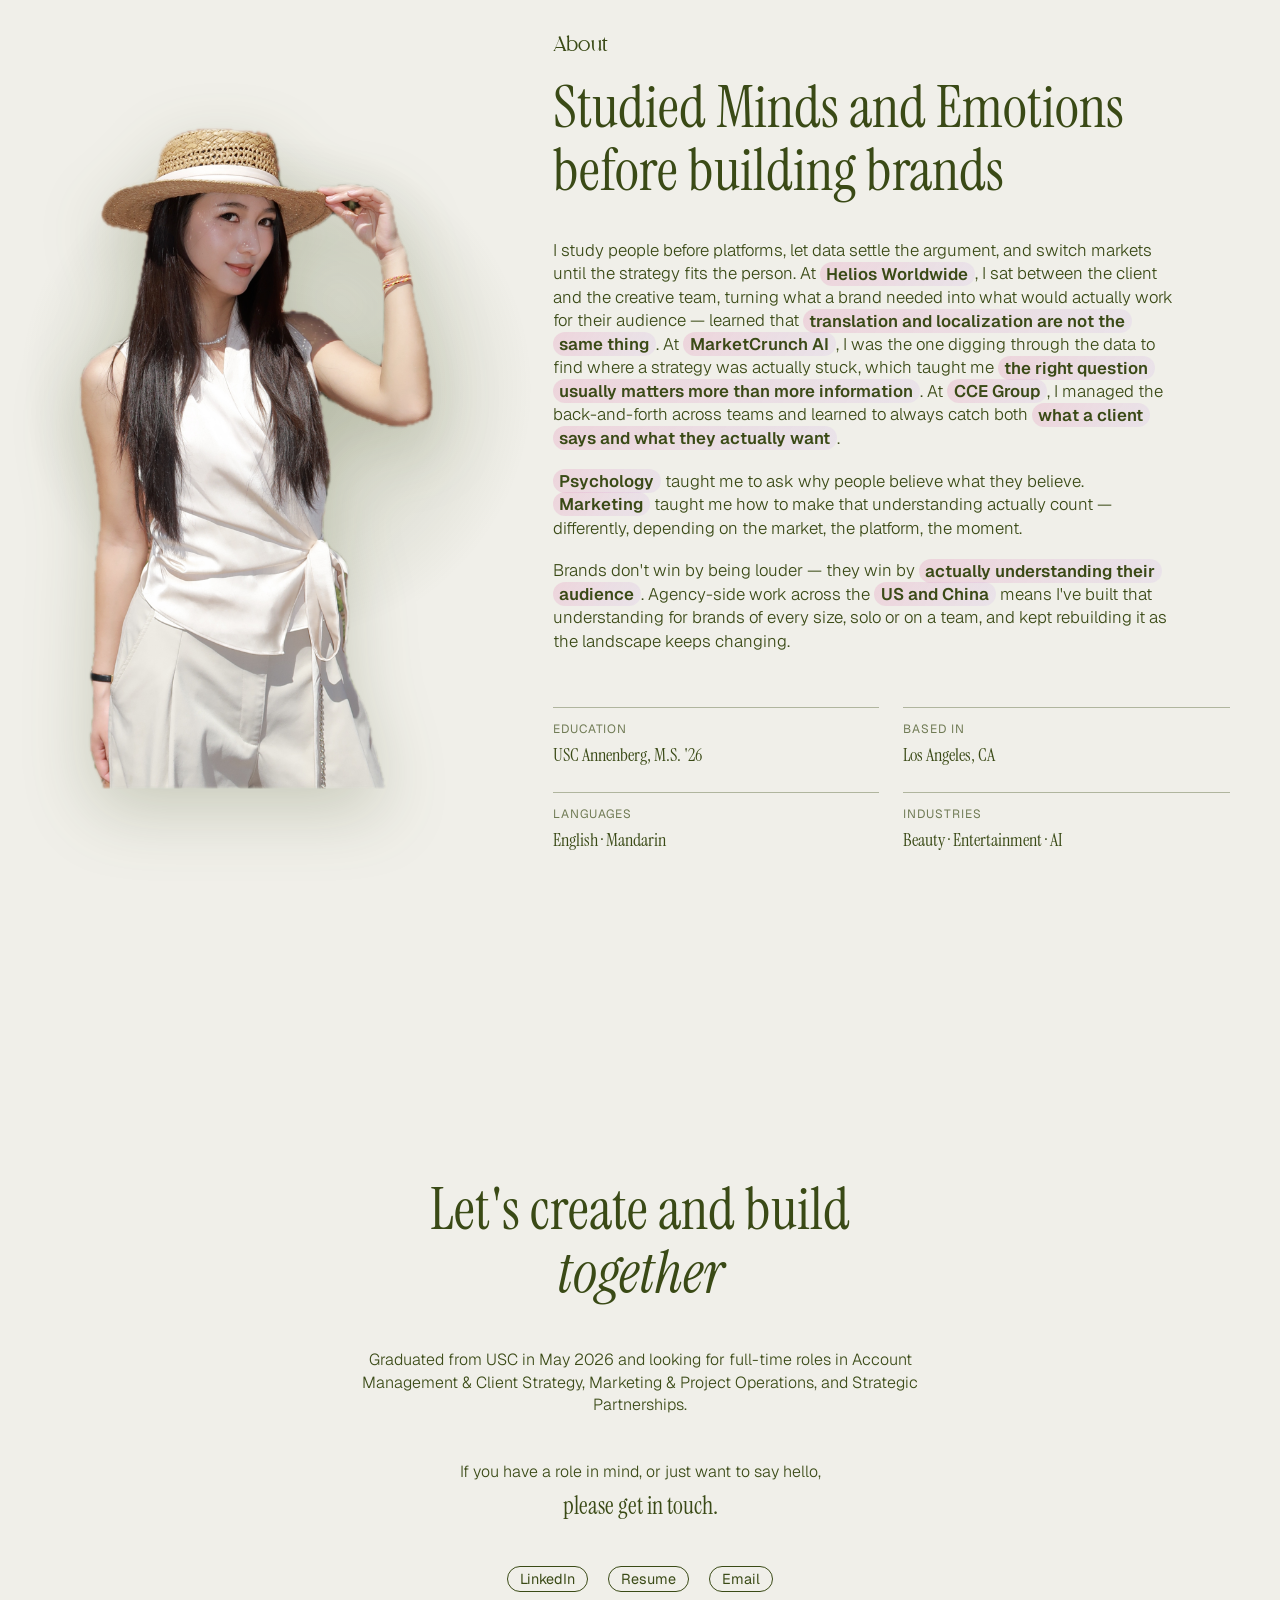
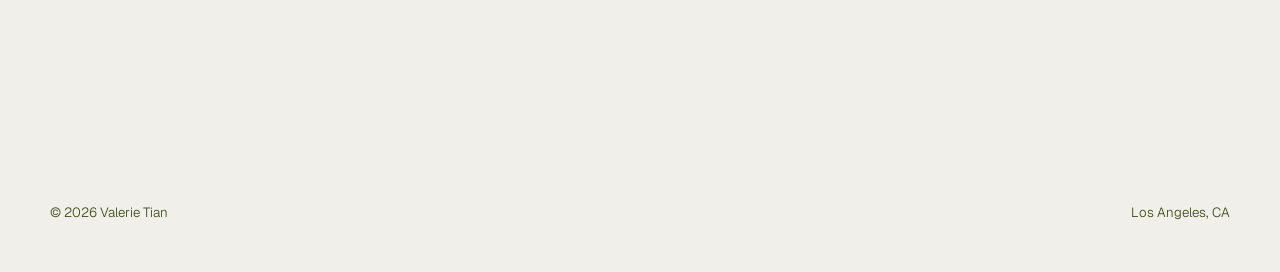
==== commit e6d2aded: "resume updated" ====
--- a/index.html
+++ b/index.html
@@ -9,7 +9,7 @@
   <link rel="preconnect" href="https://fonts.googleapis.com">
   <link rel="preconnect" href="https://fonts.gstatic.com" crossorigin>
   <link href="https://fonts.googleapis.com/css2?family=Geist:wght@300;400;500;600&family=Instrument+Serif:ital@0;1&family=Cormorant+Garamond:wght@500;600&display=swap" rel="stylesheet">
-  <link rel="stylesheet" href="css/style.css?v=13">
+  <link rel="stylesheet" href="css/style.css?v=16">
   <script>
     if ('scrollRestoration' in history) history.scrollRestoration = 'manual';
     window.scrollTo(0, 0);
@@ -248,7 +248,7 @@
 
   <script src="https://cdnjs.cloudflare.com/ajax/libs/gsap/3.12.5/gsap.min.js" defer></script>
   <script src="https://cdnjs.cloudflare.com/ajax/libs/gsap/3.12.5/ScrollTrigger.min.js" defer></script>
-  <script src="js/main.js?v=13" defer></script>
-  <script src="js/work.js?v=13" defer></script>
+  <script src="js/main.js?v=16" defer></script>
+  <script src="js/work.js?v=16" defer></script>
 </body>
 </html>
--- a/css/style.css
+++ b/css/style.css
@@ -1308,9 +1308,20 @@
   gap: 1.25rem;
   overflow-x: auto;
   padding: 4px 2px 18px;
-  scroll-snap-type: x mandatory;
+  scroll-snap-type: x proximity;
   -webkit-overflow-scrolling: touch;
-}
+  cursor: grab;
+}
+
+/* drag-to-scroll: while dragging, free-scroll + no text selection */
+.strip.is-dragging {
+  cursor: grabbing;
+  scroll-snap-type: none;
+  user-select: none;
+}
+
+.strip.is-dragging .mini { transition: none; }
+.strip.is-dragging .mini:hover { transform: none; background: transparent; }
 
 .strip::-webkit-scrollbar { height: 8px; }
 .strip::-webkit-scrollbar-thumb { background: rgba(58, 74, 22, 0.2); border-radius: 20px; }
